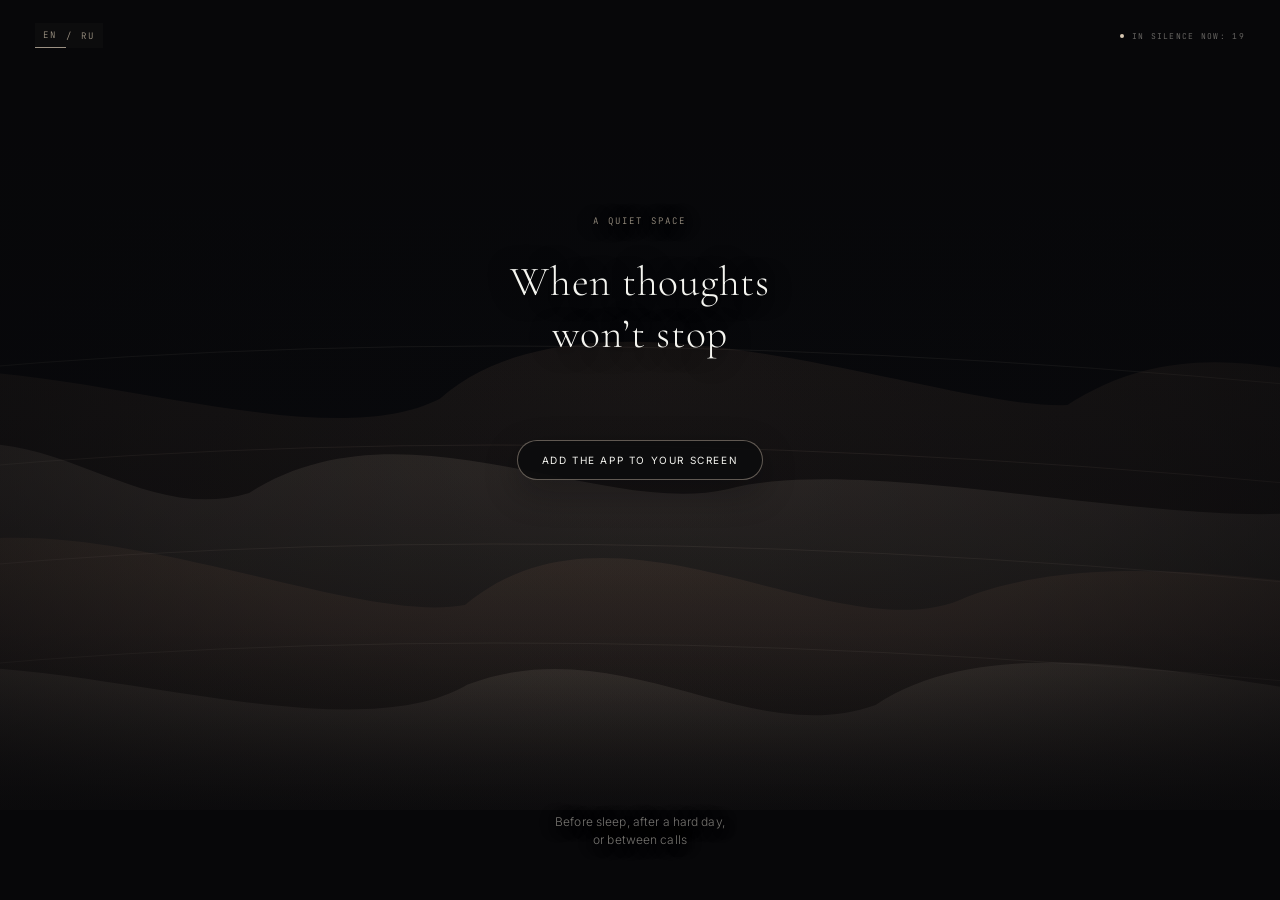
==== index.html @ 0d3ee2af "release: v139 live, ten vertical Pixabay scenes with forest-bound mist" ====
<!doctype html>
<html lang="en">
<head>
  <meta charset="utf-8">
  <meta name="description" content="Yoursanctuary — a quiet zero-UI space when thoughts won't stop. Three minutes of atmospheric visuals and pure sound before sleep. Тихое пространство без кнопок и шума, чтобы успокоить мысли.">
  <meta name="viewport" content="width=device-width, initial-scale=1, viewport-fit=cover, maximum-scale=1, user-scalable=no">
  <meta name="theme-color" content="#060607">
  <script>
    window.trackSanctuaryEvent = function (name, props) {
      try { window.umami && typeof window.umami.track === 'function' && window.umami.track(name, props || {}); } catch (_) {}
    };
    /* Analytics is attached only after the tab spinner has stopped: the
       external tracker must never hold the browser progress bar at ~70%. */
    (function () {
      window.addEventListener('load', function () {
        setTimeout(function () {
          try {
            var analytics = document.createElement('script');
            analytics.async = true;
            analytics.src = 'https://cloud.umami.is/script.js';
            analytics.setAttribute('data-website-id', '98b1238a-4891-4ea4-b7ea-2b054f78a98d');
            analytics.setAttribute('data-do-not-track', 'true');
            document.head.appendChild(analytics);
          } catch (_) {}
        }, 3000);
      }, { once: true });
    })();
  </script>
  <meta name="color-scheme" content="dark">
  <meta name="mobile-web-app-capable" content="yes">
  <meta name="apple-mobile-web-app-capable" content="yes">
  <meta name="apple-mobile-web-app-status-bar-style" content="black-translucent">
  <meta name="apple-mobile-web-app-title" content="Yoursanctuary">
  <meta name="application-name" content="Yoursanctuary">
  <title>Yoursanctuary — Quiet Space for Sleep & Calm | Тихое пространство перед сном</title>
  <link rel="canonical" href="https://yoursanctuary.ru">
  <meta property="og:site_name" content="Yoursanctuary">
  <meta property="og:title" content="Yoursanctuary — Quiet Space for Sleep & Calm | Тихое пространство перед сном">
  <meta property="og:description" content="An interactive quiet space to calm overthinking, relieve stress and anxiety before sleep. Ambient nature visuals, soundscapes, no ads or feeds.">
  <meta property="og:type" content="website">
  <meta property="og:url" content="https://yoursanctuary.ru">
  <meta property="og:image" content="https://yoursanctuary.ru/og-preview.png?v=139">
  <meta name="twitter:card" content="summary_large_image">
  <meta name="twitter:title" content="Yoursanctuary — Quiet Space for Sleep & Calm | Тихое пространство перед сном">
  <meta name="twitter:description" content="An interactive quiet space to calm overthinking, relieve stress and anxiety before sleep. Ambient nature visuals, soundscapes, no ads or feeds.">
  <meta name="twitter:image" content="https://yoursanctuary.ru/og-preview.png?v=139">
  <script type="application/ld+json">{"@context":"https://schema.org","@type":"WebApplication","name":"Yoursanctuary","url":"https://yoursanctuary.ru","applicationCategory":"HealthApplication","description":"An interactive zero-UI quiet space with ambient visuals and soundscapes to calm overthinking, relieve stress, and slow down before sleep."}</script>
  <link rel="apple-touch-icon" sizes="180x180" href="/apple-touch-icon.png?v=139">
  <link rel="icon" type="image/png" sizes="192x192" href="/icon-192.png?v=139">
  <link rel="icon" href="/favicon.ico?v=139">
  <link rel="manifest" href="manifest.json">
  <link rel="preconnect" href="https://s3.twcstorage.ru" crossorigin>
  <link rel="dns-prefetch" href="https://s3.twcstorage.ru">
  <link rel="stylesheet" href="style.css?v=139">
</head>
<body>
  <script>window.SANCTUARY_MAINTENANCE = false; if (window.SANCTUARY_MAINTENANCE) document.documentElement.dataset.maintenance = 'true';</script>
<main class="stage" id="stage">
    <section class="slide is-active" data-tag="Shadow">
      <div class="media" aria-hidden="true"></div>
      <span class="tag">01 / BEGINNING</span>
    </section>
    <section class="slide" data-tag="Trickster">
      <div class="media" aria-hidden="true"></div>
      <span class="tag">02 / DEPTH</span>
    </section>
    <section class="slide" data-tag="Abyss">
      <div class="media" aria-hidden="true"></div>
      <span class="tag">02 / DEPTH</span>
    </section>
    <section class="slide" data-tag="Calm">
      <div class="media" aria-hidden="true"></div>
      <span class="tag">03 / SILENCE</span>
    </section>
    <section class="slide" data-tag="Path">
      <div class="media" aria-hidden="true"></div>
      <span class="tag">04 / EXIT</span>
    </section>
    <div class="video-slots" aria-hidden="true">
      <video id="playerCurrent" class="player-video" muted playsinline webkit-playsinline disablepictureinpicture preload="auto" aria-hidden="true"></video>
      <video id="playerNext" class="player-video" muted playsinline webkit-playsinline disablepictureinpicture preload="auto" aria-hidden="true"></video>
    </div>
    <div class="dream-atmosphere" aria-hidden="true"></div>
    <canvas id="story-mist-canvas" class="story-mist-canvas" hidden></canvas>
    <div class="session-progress" aria-hidden="true">
      <span class="session-progress-fill" id="session-progress-fill"></span>
    </div>
    <div class="cycle-whisper" id="cycle-whisper" aria-live="polite" aria-hidden="true">
      <span class="cycle-whisper-kicker" id="cycle-whisper-kicker"></span>
      <span class="cycle-whisper-rule" aria-hidden="true"></span>
      <span class="cycle-whisper-text" id="cycle-whisper-text"></span>
      <span class="cycle-whisper-rule" aria-hidden="true"></span>
    </div>
    <div class="bottom-hud" id="bottomHud">
      <div class="caption" id="caption" aria-live="polite" aria-hidden="true">
        <span class="caption-kicker" id="captionKicker"></span>
        <span class="caption-body caption-line" id="captionBody"></span>
      </div>
      <button class="like-btn" id="likeBtn" type="button" aria-label="Like this frame" aria-pressed="false">
        <svg viewBox="0 0 24 24" aria-hidden="true" focusable="false">
          <path d="M12 20.2c-.3 0-.6-.1-.8-.3C7.4 16.7 3 13 3 8.6 3 6 5 4 7.5 4c1.6 0 3.1.8 4.5 2.4C13.4 4.8 14.9 4 16.5 4 19 4 21 6 21 8.6c0 4.4-4.4 8.1-8.2 11.3-.2.2-.5.3-.8.3Z" fill="none" stroke="currentColor" stroke-width="1.15"/>
        </svg>
      </button>
      <div class="double-tap-heart" id="doubleTapHeart" aria-hidden="true">
        <svg viewBox="0 0 24 24" focusable="false"><path d="M12 20.2c-.3 0-.6-.1-.8-.3C7.4 16.7 3 13 3 8.6 3 6 5 4 7.5 4c1.6 0 3.1.8 4.5 2.4C13.4 4.8 14.9 4 16.5 4 19 4 21 6 21 8.6c0 4.4-4.4 8.1-8.2 11.3-.2.2-.5.3-.8.3Z"/></svg>
      </div>
    </div>
</main>

  <div class="entry" id="entry" role="dialog" aria-label="Entrance to the sanctuary">
    <canvas class="entry-abstract" id="entry-abstract-canvas" aria-hidden="true"></canvas>
    <div class="entry-abstract-shade" aria-hidden="true"></div>
    <div class="entry-topbar">
      <div class="lang-switch" id="lang-switch" role="group" aria-label="Language">
      <button class="lang-switch-btn is-active" type="button" data-lang="en" aria-pressed="true">EN</button>
      <span class="lang-switch-sep" aria-hidden="true">/</span>
      <button class="lang-switch-btn" type="button" data-lang="ru" aria-pressed="false">RU</button>
    </div>
      <div class="quiet-presence quiet-presence--top" id="entry-presence" aria-live="polite">
        <span class="presence-dot" aria-hidden="true"></span>
        <span class="presence-text" data-presence>IN SILENCE NOW: 0</span>
      </div>
    </div>
    <div class="entry-copy">
      <p class="entry-kicker">A QUIET SPACE</p>
      <h1 class="entry-title">When thoughts<br>won’t stop</h1>

    </div>
<div class="entry-lock" id="entry-lock" hidden aria-live="polite">
      <p class="entry-lock-kicker" id="entry-lock-kicker">THE DOOR IS CLOSED</p>
      <span class="entry-lock-rail" aria-hidden="true"><i id="entry-lock-light"></i></span>
      <p class="entry-lock-time" id="entry-lock-time">02:00:00</p>
      <p class="entry-lock-hint" id="entry-lock-hint">The silence is still here</p>
    </div>
    <div class="entry-gesture-guide" id="entry-gesture-guide" aria-hidden="true">
      <span class="guide-thread"><i></i></span>
      <span class="guide-line" id="guide-line-1">Swipe up to enter</span>

    </div>

    <div class="entry-install-offer" id="entry-install-offer">
      <button class="entry-install" id="install-btn" type="button">Install app</button>
      <p class="entry-install-hint" id="entry-install-hint" hidden></p>
    </div>
    <div class="entry-floor">
<p class="entry-sub entry-floor-sub">Before sleep, after a hard day,<br>or between calls</p>
    </div>
    <div class="entry-installed-note" id="entry-installed-note" hidden>
      <h2 class="installed-title">Sanctuary installed</h2>
      <p class="installed-sub">Close the browser and open it from your home screen</p>
    </div>


  </div>


  <section class="finale" id="finale" hidden aria-label="Final reflection">
    <video class="finale-session-video" id="finale-session-video" muted loop playsinline preload="metadata" disablepictureinpicture aria-hidden="true"></video>
    <div class="ambient-mesh ambient-mesh--finale" aria-hidden="true">
      <span class="ambient-orb ambient-orb--indigo"></span>
      <span class="ambient-orb ambient-orb--amber"></span>
      <span class="ambient-orb ambient-orb--smoke"></span>
    </div>
    <div class="finale-glow" aria-hidden="true"></div>
    <div class="finale-shell">
      <div class="finale-divider finale-divider--top" aria-hidden="true"></div>
      <p class="finale-reflection" id="finale-reflection" aria-live="polite">You lingered where the gaze usually slips past. The space remembered that response.</p>
      <p class="finale-door-note" id="finale-door-note">The door closes for two hours so the silence can settle</p>
      <div class="finale-time">
        <p class="finale-countdown" id="finale-countdown">02:00:00</p>
        <button class="finale-notify" id="notify-return" type="button">Notify me in 2 hours</button>
      </div>
      <div class="finale-divider finale-divider--bottom" aria-hidden="true"></div>
      <div class="finale-art-block">
        <p class="finale-art-note" id="finale-art-note">A unique painting from this session</p>
        <div class="finale-artifact" id="finale-artifact" hidden>
          <canvas id="session-artifact" width="1080" height="1350" aria-label="Your quiet artifact"></canvas>
        </div>
      </div>
      <button class="finale-gift" id="share-silence" type="button">Share</button>
      <div class="finale-divider finale-divider--last" aria-hidden="true"></div>
    </div>
  </section>

  <div class="art-lightbox" id="art-lightbox" hidden aria-modal="true" role="dialog" aria-label="Artwork">
    <button class="art-lightbox-close" id="art-lightbox-close" type="button" aria-label="Close">×</button>
    <img class="art-lightbox-image" id="art-lightbox-image" src="[data-uri]" alt="">
    <a class="art-lightbox-save" id="art-lightbox-save" download="sanctuary-artifact.png">Save artwork</a>
  </div>

  <script>
    window.__deferredInstallPrompt = null;
    window.addEventListener('beforeinstallprompt', function (event) {
      event.preventDefault();
      window.__deferredInstallPrompt = event;
    });
  </script>
  <script src="videos-data.js?v=139"></script>
  <script src="./player.js?v=139"></script>
  <script src="./stories.js?v=139"></script>
  <script src="app.js?v=139"></script>
</body>
</html>
---- style.css ----
@font-face{font-family:'Cormorant Garamond';font-style:italic;font-weight:300;font-display:swap;src:url(./fonts/cormorant-garamond-300-italic-0.woff2) format('woff2');unicode-range:U+0460-052F,U+1C80-1C8A,U+20B4,U+2DE0-2DFF,U+A640-A69F,U+FE2E-FE2F}@font-face{font-family:'Cormorant Garamond';font-style:italic;font-weight:300;font-display:swap;src:url(./fonts/cormorant-garamond-300-italic-1.woff2) format('woff2');unicode-range:U+0301,U+0400-045F,U+0490-0491,U+04B0-04B1,U+2116}@font-face{font-family:'Cormorant Garamond';font-style:italic;font-weight:300;font-display:swap;src:url(./fonts/cormorant-garamond-300-italic-2.woff2) format('woff2');unicode-range:U+0102-0103,U+0110-0111,U+0128-0129,U+0168-0169,U+01A0-01A1,U+01AF-01B0,U+0300-0301,U+0303-0304,U+0308-0309,U+0323,U+0329,U+1EA0-1EF9,U+20AB}@font-face{font-family:'Cormorant Garamond';font-style:italic;font-weight:300;font-display:swap;src:url(./fonts/cormorant-garamond-300-italic-3.woff2) format('woff2');unicode-range:U+0100-02BA,U+02BD-02C5,U+02C7-02CC,U+02CE-02D7,U+02DD-02FF,U+0304,U+0308,U+0329,U+1D00-1DBF,U+1E00-1E9F,U+1EF2-1EFF,U+2020,U+20A0-20AB,U+20AD-20C4,U+2113,U+2C60-2C7F,U+A720-A7FF}@font-face{font-family:'Cormorant Garamond';font-style:italic;font-weight:300;font-display:swap;src:url(./fonts/cormorant-garamond-300-italic-4.woff2) format('woff2');unicode-range:U+0000-00FF,U+0131,U+0152-0153,U+02BB-02BC,U+02C6,U+02DA,U+02DC,U+0304,U+0308,U+0329,U+2000-206F,U+20AC,U+2122,U+2191,U+2193,U+2212,U+2215,U+FEFF,U+FFFD}@font-face{font-family:'Cormorant Garamond';font-style:normal;font-weight:300;font-display:swap;src:url(./fonts/cormorant-garamond-300-normal-5.woff2) format('woff2');unicode-range:U+0460-052F,U+1C80-1C8A,U+20B4,U+2DE0-2DFF,U+A640-A69F,U+FE2E-FE2F}@font-face{font-family:'Cormorant Garamond';font-style:normal;font-weight:300;font-display:swap;src:url(./fonts/cormorant-garamond-300-normal-6.woff2) format('woff2');unicode-range:U+0301,U+0400-045F,U+0490-0491,U+04B0-04B1,U+2116}@font-face{font-family:'Cormorant Garamond';font-style:normal;font-weight:300;font-display:swap;src:url(./fonts/cormorant-garamond-300-normal-7.woff2) format('woff2');unicode-range:U+0102-0103,U+0110-0111,U+0128-0129,U+0168-0169,U+01A0-01A1,U+01AF-01B0,U+0300-0301,U+0303-0304,U+0308-0309,U+0323,U+0329,U+1EA0-1EF9,U+20AB}@font-face{font-family:'Cormorant Garamond';font-style:normal;font-weight:300;font-display:swap;src:url(./fonts/cormorant-garamond-300-normal-8.woff2) format('woff2');unicode-range:U+0100-02BA,U+02BD-02C5,U+02C7-02CC,U+02CE-02D7,U+02DD-02FF,U+0304,U+0308,U+0329,U+1D00-1DBF,U+1E00-1E9F,U+1EF2-1EFF,U+2020,U+20A0-20AB,U+20AD-20C4,U+2113,U+2C60-2C7F,U+A720-A7FF}@font-face{font-family:'Cormorant Garamond';font-style:normal;font-weight:300;font-display:swap;src:url(./fonts/cormorant-garamond-300-normal-9.woff2) format('woff2');unicode-range:U+0000-00FF,U+0131,U+0152-0153,U+02BB-02BC,U+02C6,U+02DA,U+02DC,U+0304,U+0308,U+0329,U+2000-206F,U+20AC,U+2122,U+2191,U+2193,U+2212,U+2215,U+FEFF,U+FFFD}@font-face{font-family:'Cormorant Garamond';font-style:normal;font-weight:400;font-display:swap;src:url(./fonts/cormorant-garamond-400-normal-10.woff2) format('woff2');unicode-range:U+0460-052F,U+1C80-1C8A,U+20B4,U+2DE0-2DFF,U+A640-A69F,U+FE2E-FE2F}@font-face{font-family:'Cormorant Garamond';font-style:normal;font-weight:400;font-display:swap;src:url(./fonts/cormorant-garamond-400-normal-11.woff2) format('woff2');unicode-range:U+0301,U+0400-045F,U+0490-0491,U+04B0-04B1,U+2116}@font-face{font-family:'Cormorant Garamond';font-style:normal;font-weight:400;font-display:swap;src:url(./fonts/cormorant-garamond-400-normal-12.woff2) format('woff2');unicode-range:U+0102-0103,U+0110-0111,U+0128-0129,U+0168-0169,U+01A0-01A1,U+01AF-01B0,U+0300-0301,U+0303-0304,U+0308-0309,U+0323,U+0329,U+1EA0-1EF9,U+20AB}@font-face{font-family:'Cormorant Garamond';font-style:normal;font-weight:400;font-display:swap;src:url(./fonts/cormorant-garamond-400-normal-13.woff2) format('woff2');unicode-range:U+0100-02BA,U+02BD-02C5,U+02C7-02CC,U+02CE-02D7,U+02DD-02FF,U+0304,U+0308,U+0329,U+1D00-1DBF,U+1E00-1E9F,U+1EF2-1EFF,U+2020,U+20A0-20AB,U+20AD-20C4,U+2113,U+2C60-2C7F,U+A720-A7FF}@font-face{font-family:'Cormorant Garamond';font-style:normal;font-weight:400;font-display:swap;src:url(./fonts/cormorant-garamond-400-normal-14.woff2) format('woff2');unicode-range:U+0000-00FF,U+0131,U+0152-0153,U+02BB-02BC,U+02C6,U+02DA,U+02DC,U+0304,U+0308,U+0329,U+2000-206F,U+20AC,U+2122,U+2191,U+2193,U+2212,U+2215,U+FEFF,U+FFFD}@font-face{font-family:'Inter';font-style:normal;font-weight:300;font-display:swap;src:url(./fonts/inter-300-normal-15.woff2) format('woff2');unicode-range:U+0460-052F,U+1C80-1C8A,U+20B4,U+2DE0-2DFF,U+A640-A69F,U+FE2E-FE2F}@font-face{font-family:'Inter';font-style:normal;font-weight:300;font-display:swap;src:url(./fonts/inter-300-normal-16.woff2) format('woff2');unicode-range:U+0301,U+0400-045F,U+0490-0491,U+04B0-04B1,U+2116}@font-face{font-family:'Inter';font-style:normal;font-weight:300;font-display:swap;src:url(./fonts/inter-300-normal-17.woff2) format('woff2');unicode-range:U+1F00-1FFF}@font-face{font-family:'Inter';font-style:normal;font-weight:300;font-display:swap;src:url(./fonts/inter-300-normal-18.woff2) format('woff2');unicode-range:U+0370-0377,U+037A-037F,U+0384-038A,U+038C,U+038E-03A1,U+03A3-03FF}@font-face{font-family:'Inter';font-style:normal;font-weight:300;font-display:swap;src:url(./fonts/inter-300-normal-19.woff2) format('woff2');unicode-range:U+0102-0103,U+0110-0111,U+0128-0129,U+0168-0169,U+01A0-01A1,U+01AF-01B0,U+0300-0301,U+0303-0304,U+0308-0309,U+0323,U+0329,U+1EA0-1EF9,U+20AB}@font-face{font-family:'Inter';font-style:normal;font-weight:300;font-display:swap;src:url(./fonts/inter-300-normal-20.woff2) format('woff2');unicode-range:U+0100-02BA,U+02BD-02C5,U+02C7-02CC,U+02CE-02D7,U+02DD-02FF,U+0304,U+0308,U+0329,U+1D00-1DBF,U+1E00-1E9F,U+1EF2-1EFF,U+2020,U+20A0-20AB,U+20AD-20C4,U+2113,U+2C60-2C7F,U+A720-A7FF}@font-face{font-family:'Inter';font-style:normal;font-weight:300;font-display:swap;src:url(./fonts/inter-300-normal-21.woff2) format('woff2');unicode-range:U+0000-00FF,U+0131,U+0152-0153,U+02BB-02BC,U+02C6,U+02DA,U+02DC,U+0304,U+0308,U+0329,U+2000-206F,U+20AC,U+2122,U+2191,U+2193,U+2212,U+2215,U+FEFF,U+FFFD}@font-face{font-family:'Inter';font-style:normal;font-weight:400;font-display:swap;src:url(./fonts/inter-400-normal-22.woff2) format('woff2');unicode-range:U+0460-052F,U+1C80-1C8A,U+20B4,U+2DE0-2DFF,U+A640-A69F,U+FE2E-FE2F}@font-face{font-family:'Inter';font-style:normal;font-weight:400;font-display:swap;src:url(./fonts/inter-400-normal-23.woff2) format('woff2');unicode-range:U+0301,U+0400-045F,U+0490-0491,U+04B0-04B1,U+2116}@font-face{font-family:'Inter';font-style:normal;font-weight:400;font-display:swap;src:url(./fonts/inter-400-normal-24.woff2) format('woff2');unicode-range:U+1F00-1FFF}@font-face{font-family:'Inter';font-style:normal;font-weight:400;font-display:swap;src:url(./fonts/inter-400-normal-25.woff2) format('woff2');unicode-range:U+0370-0377,U+037A-037F,U+0384-038A,U+038C,U+038E-03A1,U+03A3-03FF}@font-face{font-family:'Inter';font-style:normal;font-weight:400;font-display:swap;src:url(./fonts/inter-400-normal-26.woff2) format('woff2');unicode-range:U+0102-0103,U+0110-0111,U+0128-0129,U+0168-0169,U+01A0-01A1,U+01AF-01B0,U+0300-0301,U+0303-0304,U+0308-0309,U+0323,U+0329,U+1EA0-1EF9,U+20AB}@font-face{font-family:'Inter';font-style:normal;font-weight:400;font-display:swap;src:url(./fonts/inter-400-normal-27.woff2) format('woff2');unicode-range:U+0100-02BA,U+02BD-02C5,U+02C7-02CC,U+02CE-02D7,U+02DD-02FF,U+0304,U+0308,U+0329,U+1D00-1DBF,U+1E00-1E9F,U+1EF2-1EFF,U+2020,U+20A0-20AB,U+20AD-20C4,U+2113,U+2C60-2C7F,U+A720-A7FF}@font-face{font-family:'Inter';font-style:normal;font-weight:400;font-display:swap;src:url(./fonts/inter-400-normal-28.woff2) format('woff2');unicode-range:U+0000-00FF,U+0131,U+0152-0153,U+02BB-02BC,U+02C6,U+02DA,U+02DC,U+0304,U+0308,U+0329,U+2000-206F,U+20AC,U+2122,U+2191,U+2193,U+2212,U+2215,U+FEFF,U+FFFD}@font-face{font-family:'JetBrains Mono';font-style:normal;font-weight:300;font-display:swap;src:url(./fonts/jetbrains-mono-300-normal-29.woff2) format('woff2');unicode-range:U+0460-052F,U+1C80-1C8A,U+20B4,U+2DE0-2DFF,U+A640-A69F,U+FE2E-FE2F}@font-face{font-family:'JetBrains Mono';font-style:normal;font-weight:300;font-display:swap;src:url(./fonts/jetbrains-mono-300-normal-30.woff2) format('woff2');unicode-range:U+0301,U+0400-045F,U+0490-0491,U+04B0-04B1,U+2116}@font-face{font-family:'JetBrains Mono';font-style:normal;font-weight:300;font-display:swap;src:url(./fonts/jetbrains-mono-300-normal-31.woff2) format('woff2');unicode-range:U+0370-0377,U+037A-037F,U+0384-038A,U+038C,U+038E-03A1,U+03A3-03FF}@font-face{font-family:'JetBrains Mono';font-style:normal;font-weight:300;font-display:swap;src:url(./fonts/jetbrains-mono-300-normal-32.woff2) format('woff2');unicode-range:U+0102-0103,U+0110-0111,U+0128-0129,U+0168-0169,U+01A0-01A1,U+01AF-01B0,U+0300-0301,U+0303-0304,U+0308-0309,U+0323,U+0329,U+1EA0-1EF9,U+20AB}@font-face{font-family:'JetBrains Mono';font-style:normal;font-weight:300;font-display:swap;src:url(./fonts/jetbrains-mono-300-normal-33.woff2) format('woff2');unicode-range:U+0100-02BA,U+02BD-02C5,U+02C7-02CC,U+02CE-02D7,U+02DD-02FF,U+0304,U+0308,U+0329,U+1D00-1DBF,U+1E00-1E9F,U+1EF2-1EFF,U+2020,U+20A0-20AB,U+20AD-20C4,U+2113,U+2C60-2C7F,U+A720-A7FF}@font-face{font-family:'JetBrains Mono';font-style:normal;font-weight:300;font-display:swap;src:url(./fonts/jetbrains-mono-300-normal-34.woff2) format('woff2');unicode-range:U+0000-00FF,U+0131,U+0152-0153,U+02BB-02BC,U+02C6,U+02DA,U+02DC,U+0304,U+0308,U+0329,U+2000-206F,U+20AC,U+2122,U+2191,U+2193,U+2212,U+2215,U+FEFF,U+FFFD}@font-face{font-family:'JetBrains Mono';font-style:normal;font-weight:400;font-display:swap;src:url(./fonts/jetbrains-mono-400-normal-35.woff2) format('woff2');unicode-range:U+0460-052F,U+1C80-1C8A,U+20B4,U+2DE0-2DFF,U+A640-A69F,U+FE2E-FE2F}@font-face{font-family:'JetBrains Mono';font-style:normal;font-weight:400;font-display:swap;src:url(./fonts/jetbrains-mono-400-normal-36.woff2) format('woff2');unicode-range:U+0301,U+0400-045F,U+0490-0491,U+04B0-04B1,U+2116}@font-face{font-family:'JetBrains Mono';font-style:normal;font-weight:400;font-display:swap;src:url(./fonts/jetbrains-mono-400-normal-37.woff2) format('woff2');unicode-range:U+0370-0377,U+037A-037F,U+0384-038A,U+038C,U+038E-03A1,U+03A3-03FF}@font-face{font-family:'JetBrains Mono';font-style:normal;font-weight:400;font-display:swap;src:url(./fonts/jetbrains-mono-400-normal-38.woff2) format('woff2');unicode-range:U+0102-0103,U+0110-0111,U+0128-0129,U+0168-0169,U+01A0-01A1,U+01AF-01B0,U+0300-0301,U+0303-0304,U+0308-0309,U+0323,U+0329,U+1EA0-1EF9,U+20AB}@font-face{font-family:'JetBrains Mono';font-style:normal;font-weight:400;font-display:swap;src:url(./fonts/jetbrains-mono-400-normal-39.woff2) format('woff2');unicode-range:U+0100-02BA,U+02BD-02C5,U+02C7-02CC,U+02CE-02D7,U+02DD-02FF,U+0304,U+0308,U+0329,U+1D00-1DBF,U+1E00-1E9F,U+1EF2-1EFF,U+2020,U+20A0-20AB,U+20AD-20C4,U+2113,U+2C60-2C7F,U+A720-A7FF}@font-face{font-family:'JetBrains Mono';font-style:normal;font-weight:400;font-display:swap;src:url(./fonts/jetbrains-mono-400-normal-40.woff2) format('woff2');unicode-range:U+0000-00FF,U+0131,U+0152-0153,U+02BB-02BC,U+02C6,U+02DA,U+02DC,U+0304,U+0308,U+0329,U+2000-206F,U+20AC,U+2122,U+2191,U+2193,U+2212,U+2215,U+FEFF,U+FFFD}:root{--fade-duration:1400ms;--organic:cubic-bezier(0.22,1,0.36,1);--void:#060607;--silk:rgba(234,229,220,0.90);--silk-dim:rgba(234,229,220,0.50);--silk-muted:rgba(234,229,220,0.28);--champagne:rgba(214,199,178,0.72);--hairline-lux:rgba(234,229,220,0.13);--velvet-glass:rgba(12,12,14,0.48);--mist-light:var(--silk);--mist-dim:var(--silk-dim);--mist-whisper:var(--silk-muted);--smoke-glass:var(--velvet-glass);--smoke-border:var(--hairline-lux);--pearl:var(--silk);--pearl-dim:var(--silk-dim);--hairline:var(--hairline-lux);--serif:'Cormorant Garamond',Georgia,serif;--sans:'Inter',-apple-system,BlinkMacSystemFont,sans-serif;--mono:'JetBrains Mono',ui-monospace,monospace;color-scheme:dark}*{box-sizing:border-box}html, body{height:100%;margin:0;padding:0;overflow:hidden;background:var(--void)}html{-webkit-text-size-adjust:100%}body{position:fixed;inset:0;overflow:hidden;overscroll-behavior:none;touch-action:none;user-select:none;-webkit-user-select:none;-webkit-tap-highlight-color:transparent;-webkit-touch-callout:none;color:var(--pearl);word-break:normal;overflow-wrap:break-word;hyphens:none}.stage{position:fixed;inset:0;margin:auto;width:min(100vw,calc(100dvh * 9 / 16));height:100dvh;overflow:hidden;background:var(--void);isolation:isolate;touch-action:none;cursor:grab}.stage:active{cursor:grabbing}.stage>*{pointer-events:none}.session-progress{position:absolute;top:max(0px,env(safe-area-inset-top));left:0;right:0;z-index:14;height:2px;background:rgba(7,7,9,0.35)}.session-progress-fill{display:block;width:0;height:1px;background:rgba(234,229,220,0.7);box-shadow:none;transition:width 1s var(--organic)}.entry{position:fixed;inset:0;z-index:30;display:flex;flex-direction:column;align-items:center;justify-content:center;width:100vw;height:100dvh;padding:max(20px,env(safe-area-inset-top)) 8vw max(24px,env(safe-area-inset-bottom));background:radial-gradient(ellipse 70% 45% at 50% 44%,rgba(244,240,234,0.055),transparent 72%),var(--void);opacity:1;cursor:pointer;touch-action:none;transition:opacity 1s var(--organic)}.entry.is-open{opacity:0;pointer-events:none}.entry[hidden]{display:none}.entry-copy{position:relative;z-index:2;width:min(86vw,380px);max-width:86vw;text-align:center;overflow-wrap:break-word;animation:entry-copy-in 2.2s var(--organic) 0.25s both}.entry-kicker{margin:0 0 clamp(1.3rem,4vh,2.2rem);color:rgba(244,240,234,0.4);font-family:var(--mono);font-size:10px;font-weight:300;line-height:1.5;letter-spacing:0.16em;text-transform:uppercase}.entry-title{margin:0;color:rgba(248,246,242,0.94);font-family:var(--serif);font-weight:300;font-size:clamp(2rem,8.2vw,3.4rem);line-height:1.18;letter-spacing:0.015em;text-wrap:balance;text-shadow:0 2px 26px rgba(7,7,9,0.9)}.entry-sub{margin:clamp(1.3rem,3.5vh,2rem) auto 0;max-width:100%;color:rgba(248,246,242,0.94);font-family:var(--sans);font-weight:300;font-size:clamp(0.78rem,3.2vw,0.94rem);line-height:1.55;letter-spacing:0.012em;text-wrap:pretty;text-shadow:0 1px 16px rgba(7,7,9,0.8)}.ambient-mesh{position:absolute;inset:0;z-index:0;overflow:hidden;pointer-events:none}.ambient-mesh--finale{position:fixed;z-index:1}.ambient-orb{position:absolute;display:block;border-radius:50%;mix-blend-mode:screen;opacity:0.46;pointer-events:none;}.ambient-orb--indigo{width:min(105vw,760px);aspect-ratio:1;left:-24%;top:-18%;background:radial-gradient(circle,rgba(236,234,230,0.045) 0%,transparent 70%);animation:ambient-drift-indigo 28s var(--organic) infinite alternate}.ambient-orb--amber{width:min(92vw,640px);aspect-ratio:1;right:-26%;bottom:-16%;background:radial-gradient(circle,rgba(236,234,230,0.04) 0%,transparent 70%);animation:ambient-drift-amber 34s var(--organic) -6s infinite alternate}.ambient-orb--smoke{width:min(74vw,500px);aspect-ratio:1;left:18%;bottom:-28%;background:radial-gradient(circle,rgba(236,234,230,0.03) 0%,transparent 70%);opacity:0.34;animation:ambient-drift-smoke 39s var(--organic) -12s infinite alternate}.ambient-mesh--finale .ambient-orb--indigo{left:-30%;top:-22%;opacity:0.4}.ambient-mesh--finale .ambient-orb--amber{right:-30%;bottom:-22%;opacity:0.44}@keyframes ambient-drift-indigo{0%{transform:translate3d(-2%,-1%,0) scale(0.92);opacity:0.28}52%{transform:translate3d(7%,5%,0) scale(1.07);opacity:0.5}100%{transform:translate3d(12%,-3%,0) scale(1.02);opacity:0.36}}@keyframes ambient-drift-amber{0%{transform:translate3d(2%,2%,0) scale(1.04);opacity:0.24}48%{transform:translate3d(-8%,-5%,0) scale(0.94);opacity:0.44}100%{transform:translate3d(-3%,7%,0) scale(1.08);opacity:0.3}}@keyframes ambient-drift-smoke{0%{transform:translate3d(-4%,3%,0) scale(0.96);opacity:0.2}50%{transform:translate3d(9%,-6%,0) scale(1.09);opacity:0.36}100%{transform:translate3d(2%,8%,0) scale(1.02);opacity:0.26}}.finale-session-video{position:fixed;inset:0;z-index:0;width:100%;height:100%;object-fit:cover;opacity:0.22;pointer-events:none}@keyframes install-spring{0%{opacity:0;transform:translate(-50%,115%) scale(0.9)}62%{opacity:1;transform:translate(-50%,-3%) scale(1.012)}100%{opacity:1;transform:translate(-50%,0) scale(1)}}@keyframes entry-copy-in{from{opacity:0;transform:translateY(14px);}to{opacity:1;transform:translateY(0);}}@keyframes swipe-hint-breathe{0%, 100%{opacity:0.35;transform:translateY(0)}50%{opacity:0.85;transform:translateY(-5px)}}@media (prefers-reduced-motion:reduce){.ambient-orb{animation:none}.entry-copy{animation-duration:0.6s}}.slide{position:absolute;inset:0;z-index:1;opacity:0;overflow:hidden;background-color:#070709;background-repeat:no-repeat;background-size:cover;transition:opacity var(--fade-duration) var(--organic);pointer-events:none}.slide.is-active{z-index:2;opacity:1}.media{position:absolute;inset:0;z-index:1;overflow:hidden;pointer-events:none}.clip{position:absolute;inset:0;width:100%;height:100%;object-fit:cover;background:#070709;opacity:0;transition:opacity 900ms var(--organic);pointer-events:none}.caption{position:absolute;left:50%;bottom:calc(22% + env(safe-area-inset-bottom));z-index:4;box-sizing:border-box;width:min(86vw,380px);max-width:86vw;margin:0;color:rgba(244,240,234,0.9);font-family:var(--serif);font-size:clamp(15px,4.1vw,18px);font-weight:300;line-height:1.55;letter-spacing:0.03em;text-align:center;text-wrap:pretty;word-break:normal;overflow-wrap:break-word;hyphens:none;opacity:0;transform:translateX(-50%) translateY(10px) scale(0.985);transition:opacity 1.1s var(--organic),transform 1.1s var(--organic);pointer-events:none;text-shadow:0 2px 18px rgba(7,7,9,0.95);}.caption.is-visible{opacity:1;transform:translateX(-50%) translateY(0) scale(1);}.stage.is-held .caption.is-visible{transform:translateX(-50%) translateY(0) scale(1.04)}.caption-line{display:block}.caption-line:empty{display:none}@media (min-aspect-ratio:9/16){.caption{width:min(86vw,380px);max-width:86vw}}.clip.is-current.is-ready{opacity:1}.tag{position:absolute;width:1px;height:1px;margin:-1px;padding:0;border:0;overflow:hidden;clip:rect(0 0 0 0);clip-path:inset(50%);white-space:nowrap}.slide[data-tag]{background-image:radial-gradient(90% 60% at 30% 12%,rgba(236,234,230,0.045) 0%,rgba(18,18,20,0.35) 48%,rgba(7,7,9,0) 78%),radial-gradient(120% 100% at 50% 100%,rgba(7,7,9,0.38) 0%,rgba(7,7,9,0) 65%),linear-gradient(180deg,#09090b 0%,#050507 58%,#070709 100%)}@media (prefers-reduced-motion:reduce){.slide{transition:opacity var(--fade-duration) var(--organic);}}.finale{position:fixed;inset:0;z-index:40;display:flex;align-items:center;justify-content:center;width:100vw;height:100dvh;padding:max(20px,env(safe-area-inset-top)) 6vw max(24px,env(safe-area-inset-bottom));overflow-y:auto;overscroll-behavior:contain;touch-action:pan-y;background:radial-gradient(ellipse 70% 55% at 50% 38%,rgba(244,240,234,0.055),transparent 68%),rgba(5,5,7,0.62);opacity:0;transition:opacity 1.1s var(--organic)}.finale[hidden]{display:none}.finale.is-visible{opacity:1}.finale-glow{position:fixed;z-index:1;width:min(92vw,520px);aspect-ratio:1;border-radius:50%;background:radial-gradient(circle,rgba(244,240,234,0.08),transparent 68%);opacity:0.6;pointer-events:none;animation:finale-breathe 11s var(--organic) infinite alternate}@keyframes finale-breathe{from{transform:scale(0.9);opacity:0.32}to{transform:scale(1.12);opacity:0.62}}.finale-shell{position:relative;z-index:3;width:min(86vw,380px);margin:auto;padding:clamp(1.5rem,5vw,2.5rem);border:none;background:transparent;box-shadow:none;transform:translateY(12px);opacity:0;transition:transform 1.2s var(--organic),opacity 1.2s var(--organic)}.finale.is-visible .finale-shell{transform:translateY(0);opacity:1}@keyframes finale-pulse{0%, 100%{opacity:0.35}50%{opacity:0.8}}.finale-shell{width:min(88vw,430px);text-align:left}.cycle-whisper{position:absolute;top:42%;left:50%;z-index:8;width:min(84vw,390px);margin:0;transform:translate(-50%,-50%);color:rgba(248,246,242,0.94);font-family:var(--serif);font-size:clamp(17px,4.6vw,21px);font-weight:300;line-height:1.4;letter-spacing:0.01em;text-align:center;text-wrap:balance;text-shadow:0 2px 22px rgba(7,7,9,0.95);opacity:0;transition:opacity 1.2s var(--organic);pointer-events:none}.cycle-whisper.is-visible{opacity:0.96;}@media (prefers-reduced-motion:reduce){.cycle-whisper{transition-duration:0.01ms}}html, body, .stage{background:var(--void)}.ambient-orb, .ambient-orb--indigo, .ambient-orb--amber, .ambient-orb--smoke{background:radial-gradient(circle,rgba(236,234,230,0.045) 0%,transparent 70%);opacity:0.45}.entry{background:radial-gradient(ellipse 66% 46% at 50% 42%,rgba(236,234,230,0.035),transparent 70%),var(--void)}.entry-copy, .lang-switch{position:relative;z-index:2}.entry-kicker, .entry-sub{color:var(--mist-dim);text-shadow:0 2px 18px rgba(7,7,9,0.9)}.entry-title{color:var(--mist-light);font-family:var(--sans);font-weight:300;letter-spacing:-0.02em;background:none;-webkit-background-clip:initial;background-clip:initial;-webkit-text-fill-color:currentColor;text-shadow:0 2px 24px rgba(7,7,9,0.9)}.lang-switch{border:1px solid var(--smoke-border);background:rgba(10,10,12,.86);box-shadow:none}.lang-switch-btn{color:var(--mist-dim)}.lang-switch-btn.is-active{background:rgba(236,234,230,0.08);box-shadow:none;color:var(--mist-light)}.session-progress{background:rgba(236,234,230,0.045)}.session-progress-fill{height:1px;border-radius:0;background:rgba(236,234,230,0.34);box-shadow:none}.caption, .caption-line, .cycle-whisper{color:rgba(236,234,230,0.84);font-family:var(--sans);font-weight:300;letter-spacing:0.01em;text-shadow:0 2px 22px rgba(7,7,9,0.95)}.cycle-whisper{font-size:clamp(17px,4.6vw,21px)}.finale{background:radial-gradient(ellipse 68% 58% at 50% 38%,rgba(236,234,230,0.035),transparent 68%),rgba(5,5,7,0.92)}.finale-glow{background:radial-gradient(circle,rgba(236,234,230,0.045) 0%,transparent 70%);opacity:0.6}.finale-shell{background:transparent;border:none;box-shadow:none;color:var(--mist-light)}.finale-countdown{color:var(--mist-light);font-family:var(--mono);font-weight:300;text-shadow:0 2px 20px rgba(7,7,9,0.9)}html, body, .stage{background:var(--void)}.ambient-orb, .ambient-orb--indigo, .ambient-orb--amber, .ambient-orb--smoke{background:radial-gradient(circle,rgba(214,199,178,0.045) 0%,transparent 72%);opacity:0.5}.entry{display:flex;flex-direction:column;justify-content:space-between;align-items:center;gap:1.25rem;height:100dvh;padding:max(48px,calc(env(safe-area-inset-top) + 28px)) 32px max(36px,calc(env(safe-area-inset-bottom) + 22px));overflow-y:auto;background:radial-gradient(ellipse 62% 42% at 50% 42%,rgba(214,199,178,0.035),transparent 72%),var(--void)}.entry-copy, .lang-switch{position:relative;z-index:2}.lang-switch{flex:0 0 auto;display:flex;align-items:center;gap:0;padding:0;border:none;border-radius:0;background:rgba(10,10,12,.86);box-shadow:none}.lang-switch-btn{padding:6px 8px;border:none;border-radius:0;background:transparent;box-shadow:none;color:rgba(234,229,220,0.30);font-family:var(--mono);font-size:10px;font-weight:300;letter-spacing:0.22em}.lang-switch-btn.is-active{color:var(--silk);background:transparent;box-shadow:none;border-bottom:0.5px solid var(--champagne)}.lang-switch-sep{color:rgba(234,229,220,0.16);font-family:var(--mono);font-size:9px}.entry-copy{width:min(86vw,380px);margin:auto 0;text-align:center}.entry-kicker{margin:0 0 1.8rem;color:var(--champagne);font-family:var(--mono);font-size:9px;font-weight:300;line-height:1.5;letter-spacing:0.28em;text-transform:uppercase}.entry-title{margin:0;color:var(--silk);font-family:var(--serif);font-weight:300;font-size:clamp(1.85rem,7.2vw,2.6rem);line-height:1.24;letter-spacing:0.015em;text-wrap:balance;text-shadow:0 2px 24px rgba(7,7,9,0.9);background:none;-webkit-background-clip:initial;background-clip:initial;-webkit-text-fill-color:currentColor}.entry-sub{margin:1.6rem auto 0;color:var(--silk-dim);font-family:var(--sans);font-size:13px;font-weight:300;line-height:1.7;letter-spacing:0.01em;text-shadow:0 1px 16px rgba(7,7,9,0.8)}.session-progress{height:1px;background:rgba(234,229,220,0.05)}.session-progress-fill{height:1px;background:var(--champagne);box-shadow:none;transition:width 900ms var(--organic)}.caption, .caption-line, .cycle-whisper{color:var(--silk);font-family:var(--serif);font-weight:300;font-size:clamp(17px,4.5vw,20px);line-height:1.6;letter-spacing:0.02em;text-shadow:0 2px 22px rgba(7,7,9,0.95)}.cycle-whisper{width:min(82vw,390px)}.finale{background:radial-gradient(ellipse 64% 58% at 50% 38%,rgba(214,199,178,0.035),transparent 70%),rgba(5,5,7,0.92)}.finale-glow{background:radial-gradient(circle,rgba(214,199,178,0.045) 0%,transparent 72%);opacity:0.58}.finale-shell{width:min(88vw,450px);padding:2.2rem 1.5rem;border:none;border-radius:0;background:rgba(10,10,12,.86);box-shadow:none;text-align:left}.finale-reflection{color:rgba(234,229,220,0.84);font-family:var(--serif);font-size:clamp(15px,4.2vw,18px);font-weight:300;line-height:1.8;letter-spacing:0.015em;text-shadow:0 2px 22px rgba(7,7,9,0.9)}.finale-countdown{margin-top:0;color:var(--champagne);font-family:var(--mono);font-size:clamp(1.65rem,7.5vw,2.35rem);font-weight:300;letter-spacing:0.14em;text-shadow:none}.cycle-whisper{top:46%;display:flex;flex-direction:column;align-items:center;justify-content:center;width:min(90vw,540px);margin:0;padding:1.7rem 1.4rem;transform:translate(-50%,-50%);background:radial-gradient(ellipse 90% 70% at 50% 50%,rgba(6,6,7,0.72),transparent 78%);color:var(--silk);text-align:center;opacity:0;transition:opacity 1.2s var(--organic);pointer-events:none}.cycle-whisper.is-visible{opacity:1;}.cycle-whisper-kicker{display:block;color:var(--champagne);font-family:var(--mono);font-size:9px;font-weight:300;line-height:1.5;letter-spacing:0.28em;text-transform:uppercase}.cycle-whisper-rule{display:block;width:120px;height:0.5px;margin:0.9rem auto;background:linear-gradient(90deg,transparent,var(--champagne),transparent)}.cycle-whisper-text{display:block;max-width:400px;margin:0 auto;color:var(--silk);font-family:var(--serif);font-size:clamp(20px,5.4vw,25px);font-weight:300;line-height:1.55;letter-spacing:0.02em;text-shadow:0 2px 24px rgba(7,7,9,0.95)}.entry.is-open .ambient-orb{display:none}.clip{position:absolute;inset:0;width:100%;height:100%;object-fit:cover;background:#070709;opacity:0;transition:opacity 900ms var(--organic);pointer-events:none}.caption, .caption-line{font-family:var(--sans);font-weight:400;font-size:clamp(17px,4.6vw,20px);line-height:1.5;letter-spacing:0.015em;color:rgba(248,246,242,0.96);text-shadow:0 1px 3px rgba(7,7,9,0.98),0 3px 18px rgba(7,7,9,0.92)}.cycle-whisper-text{font-weight:400;text-shadow:0 1px 4px rgba(7,7,9,0.98),0 4px 24px rgba(7,7,9,0.92)}button, input, select, textarea{font:inherit}.entry-title, .cycle-whisper-text, .finale-reflection{font-family:var(--serif);font-weight:400;letter-spacing:0.02em}.caption, .caption-line, .entry-sub{font-family:var(--sans);font-weight:400}.entry-kicker, .lang-switch-btn{font-family:var(--mono);font-size:9px;font-weight:400;letter-spacing:0.26em}.finale-countdown{font-family:var(--mono);font-weight:400;letter-spacing:0.14em}#maintenance-screen{position:fixed;inset:0;z-index:99999;display:flex;align-items:center;justify-content:center;padding:32px;background:radial-gradient(ellipse 55% 38% at 50% 42%,rgba(214,199,178,0.035),transparent 72%),#060607;color:var(--silk,rgba(236,234,230,0.9))}#maintenance-screen[hidden]{display:none}[data-maintenance="true"] .stage, [data-maintenance="true"] .entry, [data-maintenance="true"] .finale, [data-maintenance="true"] .lang-switch{display:none !important}.maintenance-inner{width:min(100%,520px);text-align:center}.maintenance-thread{display:block;width:1px;height:64px;margin:0 auto 2rem;background:linear-gradient(180deg,transparent,var(--champagne,rgba(214,199,178,0.72)),transparent)}.maintenance-kicker{margin:0 0 1.6rem;color:var(--champagne,rgba(214,199,178,0.72));font-family:var(--mono,monospace);font-size:9px;letter-spacing:0.28em}.maintenance-inner h1, .maintenance-inner h2{margin:0;color:var(--silk,rgba(236,234,230,0.9));font-family:var(--serif,Georgia,serif);font-size:clamp(1.7rem,5.5vw,2.4rem);font-weight:400;line-height:1.25;letter-spacing:0.02em}.maintenance-inner p{margin:0.8rem auto 1.8rem;max-width:420px;color:var(--silk-dim,rgba(236,234,230,0.5));font-family:var(--sans,sans-serif);font-size:13px;line-height:1.7}.maintenance-rule{display:block;width:120px;height:0.5px;margin:0 auto 1.8rem;background:linear-gradient(90deg,transparent,var(--champagne,rgba(214,199,178,0.72)),transparent)}html:not([data-maintenance="true"]) #maintenance-screen{display:none}@keyframes iosRayPulse{0%, 100%{opacity:0.3;transform:translateY(-2px)}50%{opacity:0.9;transform:translateY(2px)}}.entry{transition:opacity 1s var(--organic),padding-bottom 600ms var(--organic)}.entry.has-install-card{padding-bottom:calc(env(safe-area-inset-bottom) + 128px)}html:not([data-maintenance="true"]) #maintenance-screen{display:none !important;pointer-events:none !important}.cycle-whisper:not(.is-visible), .finale:not(.is-visible){pointer-events:none !important}.entry:not(.is-open){pointer-events:auto}.entry:not(.is-open) .lang-switch{pointer-events:auto}.stage, .viewport{touch-action:none}html, body, .stage, .viewport{overscroll-behavior:none;touch-action:none;overflow:hidden}.entry{display:grid;grid-template-rows:auto auto 1fr auto;justify-items:center;align-items:center;gap:clamp(10px,2.4vh,28px);height:100dvh;min-height:0;overflow:hidden;padding:max(18px,calc(env(safe-area-inset-top) + 10px)) clamp(18px,6vw,48px) max(18px,calc(env(safe-area-inset-bottom) + 12px));background:radial-gradient(ellipse 68% 42% at 50% 46%,rgba(214,199,178,0.085),transparent 75%),var(--void)}.lang-switch{grid-row:1;align-self:start;position:relative;z-index:4}.entry-copy{grid-row:2;align-self:center;width:min(86vw,380px);margin:0}.entry-copy::before, .entry-copy::after{content:"";display:block;width:0.5px;height:clamp(20px,4vh,42px);margin:0 auto 1.15rem;background:linear-gradient(180deg,transparent,rgba(214,199,178,0.45),transparent);pointer-events:none}.entry-copy::after{margin:1.15rem auto 0}.entry.has-install-card{padding-bottom:max(18px,calc(env(safe-area-inset-bottom) + 12px))}.entry-kicker{color:var(--champagne);font-family:var(--mono);font-size:9px;letter-spacing:0.28em;text-transform:uppercase}.entry{display:flex;flex-direction:column;justify-content:space-between;align-items:center;text-align:center;padding:max(24px,calc(env(safe-area-inset-top) + 12px)) 24px max(28px,calc(env(safe-area-inset-bottom) + 16px));background:radial-gradient(circle at 50% 45%,rgba(214,199,178,0.09) 0%,transparent 65%),var(--void)}.entry{align-items:center;text-align:center}.entry-copy{margin-left:auto;margin-right:auto;text-align:center}.cycle-whisper{top:50%;left:50%;width:min(84vw,390px);transform:translate(-50%,-50%);text-align:center;align-items:center;justify-items:center}.cycle-whisper-rule{display:block;width:min(120px,30%);height:0.5px;margin:0.9rem auto;background:linear-gradient(90deg,transparent,rgba(214,199,178,0.72),transparent);opacity:0.9}.finale{align-items:center;justify-content:center;text-align:center}.finale-shell{left:auto !important;right:auto !important;margin-left:auto !important;margin-right:auto !important;width:min(88vw,440px) !important;max-width:440px;transform:none !important;text-align:center;justify-items:center;align-items:center}.finale-reflection, .finale-countdown{text-align:center}.finale-reflection{margin-left:auto;margin-right:auto;max-width:440px}.entry{display:flex;flex-direction:column;justify-content:space-between;align-items:center;text-align:center;padding:max(24px,calc(env(safe-area-inset-top) + 12px)) 24px max(28px,calc(env(safe-area-inset-bottom) + 16px));background:radial-gradient(circle at 50% 45%,rgba(214,199,178,0.09) 0%,transparent 65%),var(--void)}.entry .lang-switch{order:0}.entry .entry-copy{order:1;margin:0 auto}.caption, .caption-line{font-family:var(--serif);font-weight:400;font-size:clamp(18px,4.8vw,21px);line-height:1.45;letter-spacing:0.02em;color:rgba(248,246,242,0.94);text-shadow:0 2px 18px rgba(7,7,9,0.92)}.cycle-whisper{top:50%;left:50%;transform:translate(-50%,-50%);width:min(84vw,390px);text-align:center}.cycle-whisper-rule{display:block;width:min(120px,30%);height:0.5px;margin:0.9rem auto;background:linear-gradient(90deg,transparent,rgba(214,199,178,0.72),transparent);opacity:0.9}.finale-shell{background:transparent !important;border:0 !important;box-shadow:none !important;padding:0 !important;width:min(88vw,440px) !important;max-width:440px !important;left:auto !important;right:auto !important;margin:0 auto !important;transform:none !important;text-align:center;justify-items:center;align-items:center}.finale-reflection{text-align:center;margin-left:auto;margin-right:auto;max-width:440px}.finale.is-visible{pointer-events:auto}.entry-gesture-guide{display:none;flex-direction:column;align-items:center;gap:9px;margin:4px auto 0;text-align:center}.entry.is-standalone .entry-gesture-guide{display:flex}.guide-thread{position:relative;display:block;width:1px;height:58px;background:linear-gradient(180deg,transparent,rgba(214,199,178,0.7),transparent);overflow:visible}.guide-thread i{position:absolute;left:-1.5px;bottom:0;width:4px;height:4px;border-radius:50%;background:rgba(234,229,220,0.9);box-shadow:0 0 10px rgba(214,199,178,0.65);animation:guideRise 3.8s ease-in-out infinite}.guide-line{color:rgba(234,229,220,0.54);font-family:var(--mono);font-size:8.5px;letter-spacing:0.18em;line-height:1.45;text-transform:uppercase}@keyframes guideRise{0%{transform:translateY(0);opacity:0}25%{opacity:0.8}75%{opacity:0.55}100%{transform:translateY(-54px);opacity:0}}.entry.is-standalone .entry-copy{margin:auto 0}.entry.is-standalone .entry-sub{display:none}.entry.is-browser .entry-gesture-guide{display:none}.entry.is-installed{justify-content:center;background:#060607}.entry-browser-mode[hidden], .entry-app-mode[hidden]{display:none !important;pointer-events:none !important}.entry.is-installed>.lang-switch, .entry.is-installed>.entry-gesture-guide{display:none !important}body .entry.is-installed .lang-switch{display:none !important;pointer-events:none !important}.entry.is-standalone .entry-copy{flex:0 0 auto;margin:0 !important;align-self:center}.entry.is-standalone .entry-copy::before, .entry.is-standalone .entry-copy::after{display:none !important}.entry.is-standalone .entry-gesture-guide{flex:0 0 auto;order:2 !important;margin:18px auto 0 !important;gap:0}.entry.is-standalone .entry-copy{order:1 !important}.entry.is-standalone .guide-thread{width:0.5px !important;height:40px !important;margin:24px auto !important}.entry.is-standalone .guide-line{margin:0 0 9px}.entry.is-open{transform:translateY(-24px)}.entry{transition:opacity 1s var(--organic),transform 1s var(--organic)}.entry-lock[hidden]{display:none!important}.entry-lock{display:flex;flex-direction:column;align-items:center;justify-content:center;gap:12px;order:0;margin:auto;text-align:center}.entry.is-locked .entry-copy, .entry.is-locked .entry-gesture-guide{display:none!important}.entry.is-locked .entry-lock{display:flex!important}.entry-lock-kicker{margin:0;color:rgba(234,229,220,.42);font-family:var(--mono);font-size:9px;letter-spacing:.32em;text-transform:uppercase}.entry-lock-time{margin:0;color:rgba(234,229,220,.9);font-family:var(--serif);font-size:clamp(44px,13vw,62px);font-weight:300;letter-spacing:.08em;line-height:1;text-shadow:0 0 34px rgba(214,199,178,.24)}.entry-lock-hint{margin:0;color:rgba(234,229,220,.36);font-family:var(--serif);font-size:14px;font-style:italic;letter-spacing:.02em}.entry.is-locked .entry-lock-time{animation:lockBreathe 5s ease-in-out infinite}.caption{left:clamp(20px,8vw,42px)!important;right:auto!important;bottom:17vh!important;top:auto!important;transform:none!important;max-width:min(76vw,310px)!important;padding:14px 0 0 15px!important;text-align:left!important;background:none!important;border:0!important;border-left:.5px solid rgba(214,199,178,.48)!important;box-shadow:none!important;}.caption::before{content:"";position:absolute;left:-1px;top:0;width:.5px;height:100%;background:linear-gradient(180deg,rgba(214,199,178,.65),transparent);opacity:.7}.caption-line{display:block;color:rgba(244,240,234,.94)!important;font-family:var(--serif)!important;font-size:clamp(19px,5.2vw,25px)!important;font-weight:300!important;font-style:italic;line-height:1.12!important;letter-spacing:.005em!important;text-shadow:0 2px 18px rgba(7,7,9,.65);opacity:0;transform:translateY(8px);transition:opacity 1.4s ease,transform 1.4s var(--organic)}.caption-line+.caption-line{margin-top:4px;color:rgba(234,229,220,.72)!important;font-size:clamp(16px,4.4vw,21px)!important}.caption.is-visible .caption-line{opacity:1;transform:translateY(0)}.caption.is-visible .caption-line:nth-child(2){transition-delay:.18s}@keyframes lockBreathe{0%, 100%{opacity:.82}50%{opacity:1}}body .entry.is-installed{display:flex!important;align-items:center!important;justify-content:center!important;background:#070709!important}body .entry.is-installed>*:not(.entry-installed-note){display:none!important}body .entry.is-installed>.entry-installed-note{display:block!important;position:relative!important;max-width:330px;margin:auto;color:rgba(234,229,220,.78)!important;font-family:var(--serif);font-size:clamp(19px,5vw,24px);line-height:1.5;text-align:center;letter-spacing:.015em}.caption{background:transparent!important;border-radius:0;padding:0!important;bottom:15vh!important}.caption::before{background:linear-gradient(180deg,rgba(214,199,178,.9),rgba(214,199,178,.12))!important;box-shadow:0 0 18px rgba(214,199,178,.18)}.caption-line{opacity:0;transform:translateY(5px);transition:opacity 1.6s ease,transform 1.6s var(--organic)}.caption.is-visible .caption-line{opacity:1;transform:translateY(0)}.caption.is-visible .caption-line:nth-child(2){transition-delay:.22s}.entry-lock-rail{display:block;width:min(220px,58vw);height:.5px;margin:4px auto;background:rgba(234,229,220,.14);overflow:hidden}#entry-lock-light{display:block;height:1px;width:100%;background:linear-gradient(90deg,rgba(214,199,178,.25),rgba(214,199,178,.95));box-shadow:0 0 12px rgba(214,199,178,.35);transform-origin:left center;transition:width 1s linear}.entry-lock-time{display:none}.entry-lock.is-revealed .entry-lock-time{display:block}.caption-line{opacity:1!important;transform:none!important}.caption-line span{display:inline-block;opacity:0;transform:translateY(5px);transition:opacity .9s ease,transform .9s var(--organic);transition-delay:var(--word-delay,0s)}.caption.is-visible .caption-line span{opacity:1;transform:translateY(0)}.afterglow-video{position:fixed;inset:0;width:100%;height:100%;object-fit:cover;opacity:0;transform:scale(1.02);pointer-events:none;z-index:2;mix-blend-mode:screen;transition:opacity .42s ease}.afterglow-video.is-visible{opacity:.14}.caption{left:50%!important;right:auto!important;top:auto!important;bottom:calc(22% + env(safe-area-inset-bottom))!important;transform:translateX(-50%)!important;width:min(84vw,360px)!important;max-width:84vw!important;padding:0!important;border:0!important;background:none!important;box-shadow:none!important;text-align:center!important;animation:whisperBreath 10s ease-in-out infinite}.caption::before{content:""!important;display:block!important;width:40px!important;height:.5px!important;margin:0 auto 12px!important;background:linear-gradient(90deg,transparent,#D6C7B2,transparent)!important;box-shadow:0 0 10px rgba(214,199,178,.24)!important;position:static!important}.caption::after{display:none!important}.caption-line{color:#F5F5F0!important;font-family:var(--serif)!important;font-weight:300!important;font-size:clamp(20px,5.2vw,24px)!important;line-height:1.45!important;letter-spacing:.03em!important;text-shadow:0 2px 24px rgba(7,7,9,.92)!important;opacity:1!important;transform:none!important;text-align:center!important;margin:0!important}.caption-line+.caption-line{margin-top:2px!important}.caption-line span{display:inline-block;opacity:0;transform:translateY(4px);transition:opacity 1.5s cubic-bezier(.22,1,.36,1),transform 1.5s cubic-bezier(.22,1,.36,1);transition-delay:var(--word-delay,0s)}.caption.is-visible .caption-line span{opacity:1;transform:translateY(0)}.caption.is-zero{animation:none!important;opacity:.16!important}.caption.is-awake, .stage.is-touching .caption, .stage.is-held .caption{animation:none!important;opacity:.92!important;transform:translateX(-50%) scale(1.03)!important;transition:opacity .35s ease,transform .6s cubic-bezier(.22,1,.36,1)!important}@keyframes whisperBreath{0%{opacity:.42}40%{opacity:.88}100%{opacity:.42}}.caption{top:47%!important;bottom:auto!important;left:50%!important;right:auto!important;transform:translate(-50%,-50%)!important;width:min(84vw,400px)!important;max-width:84vw!important;padding:0!important;border:0!important;background:none!important;text-align:center!important;animation:whisperBreath 10s ease-in-out infinite}.caption::before{width:40px!important;height:.5px!important;margin:0 auto 12px!important;background:linear-gradient(90deg,transparent,#D6C7B2,transparent)!important}.caption-line{font-family:var(--serif)!important;font-weight:300!important;font-size:clamp(25px,6.5vw,31px)!important;line-height:1.35!important;letter-spacing:.02em!important;color:#F5F5F0!important;text-align:center!important;text-shadow:0 2px 24px rgba(7,7,9,.92)!important}.caption.is-zero{animation:none!important;opacity:.16!important;transform:translate(-50%,-50%)!important}.caption.is-awake, .stage.is-touching .caption, .stage.is-held .caption{animation:none!important;opacity:.92!important;transform:translate(-50%,-50%) scale(1.03)!important}.caption{top:62%!important;bottom:auto!important;left:50%!important;transform:translate(-50%,-50%)!important;width:min(84vw,400px)!important}.caption.is-awake, .stage.is-touching .caption, .stage.is-held .caption{transform:translate(-50%,-50%) scale(1.03)!important}.caption.is-zero{transform:translate(-50%,-50%)!important}html[data-tier="low"] .entry-install, html[data-tier="low"] .lang-switch{background-color:rgba(12,12,14,.92)!important}.entry.is-standalone .entry-sub{display:block!important}.entry.is-standalone .entry-copy{order:1!important}.entry.is-standalone .quiet-presence{order:2!important;margin-top:14px}.entry.is-standalone .entry-gesture-guide{order:3!important;margin-top:18px!important}.quiet-presence{display:flex;align-items:center;justify-content:center;gap:8px;margin:14px auto 0;color:rgba(234,229,220,.4);font-family:var(--mono);font-size:8px;letter-spacing:.2em;text-transform:uppercase}.presence-dot{width:4px;height:4px;border-radius:50%;background:#D6C7B2;box-shadow:0 0 0 0 rgba(214,199,178,.45);animation:presencePulse 4.5s ease-in-out infinite;transform-origin:center}@keyframes presencePulse{0%, 100%{opacity:.45;transform:scale(.85);box-shadow:0 0 0 0 rgba(214,199,178,.2)}50%{opacity:1;transform:scale(1.2);box-shadow:0 0 0 5px rgba(214,199,178,0)}}.entry.is-gift .entry-title{color:#F5F5F0}.finale-artifact{margin:18px auto 14px;width:min(58vw,220px);aspect-ratio:4/5;border:.5px solid rgba(214,199,178,.35);border-radius:2px;overflow:hidden;box-shadow:0 18px 40px rgba(7,7,9,.55)}.finale-artifact canvas{display:block;width:100%;height:100%}.entry{display:flex!important;flex-direction:column!important;align-items:center!important;justify-content:flex-start!important;gap:0!important}.entry .lang-switch{position:absolute!important;top:max(20px,env(safe-area-inset-top))!important;left:clamp(18px,6vw,48px)!important;right:auto!important;z-index:5!important}.entry-copy{margin:auto 0 0!important;order:1!important}.entry-copy::before, .entry-copy::after{display:none!important}.entry-gesture-guide{display:flex!important;order:2!important;margin:16px auto 0!important;gap:0!important}.entry-gesture-guide .guide-thread{width:.5px!important;height:44px!important;margin:0 auto 14px!important}.entry-gesture-guide .guide-line{color:rgba(234,229,220,.58)!important;font-family:var(--mono)!important;font-size:9px!important;letter-spacing:.22em!important;text-transform:uppercase!important;animation:entryHint 4s ease-in-out infinite}.quiet-presence{order:3!important;margin-top:auto!important;margin-bottom:max(22px,env(safe-area-inset-bottom))!important}.entry-lock{order:0!important;margin:auto!important}.entry.is-locked .entry-copy, .entry.is-locked .entry-gesture-guide, .entry.is-locked .quiet-presence{display:none!important}.entry.is-locked .entry-lock-rail, .entry.is-locked .entry-lock-time{display:none!important}@keyframes entryHint{0%, 100%{opacity:.38;transform:translateY(0)}50%{opacity:.78;transform:translateY(-3px)}}.entry-install-offer{order:4!important;margin:18px auto 0!important;text-align:center}.entry-install{padding:8px 16px;border:.5px solid rgba(214,199,178,.32);border-radius:999px;background:rgba(12,12,14,.42);color:rgba(245,245,240,.78);font-family:var(--mono);font-size:8px;letter-spacing:.22em;text-transform:uppercase;background-color:rgba(12,12,14,.88)}.entry.is-standalone .entry-install-offer{display:none!important}.entry-install-hint{max-width:280px;margin:10px auto 0;color:rgba(234,229,220,.56);font-family:var(--sans);font-size:11px;line-height:1.5;text-align:center}.entry.is-installed>.entry-install-offer{display:none!important}body .entry.is-installed>.entry-installed-note{display:block!important}.entry-install-offer{order:2!important;margin:8px auto 0!important;text-align:center}.entry.is-browser .entry-install-offer::before{content:"";display:block;width:.5px;height:36px;margin:24px auto 12px;background:linear-gradient(180deg,transparent,#D6C7B2,transparent)}.entry.is-browser .entry-gesture-guide{display:none!important}.entry.is-standalone .entry-install-offer{display:none!important}.entry.is-standalone .entry-gesture-guide .guide-thread{height:36px!important;margin:24px auto 12px!important}.entry.is-standalone .entry-copy{margin:auto 0 0!important}.entry-install{padding:13px 24px;border:.5px solid rgba(214,199,178,.42);border-radius:999px;background:rgba(12,12,14,.5);color:#F5F5F0;font-family:var(--inter,var(--sans));font-size:10px;letter-spacing:.16em;text-transform:uppercase;box-shadow:0 12px 34px rgba(7,7,9,.32)}.entry-install-hint{max-width:290px;margin:12px auto 0;color:rgba(245,245,240,.55);font-family:var(--sans);font-size:12px;line-height:1.55}.installed-title{margin:0;color:#F5F5F0;font-family:var(--serif);font-size:clamp(36px,9vw,48px);font-weight:300;line-height:1.1;letter-spacing:.01em}.installed-sub{max-width:310px;margin:16px auto 0;color:rgba(245,245,240,.58);font-family:var(--sans);font-size:13px;line-height:1.65}body .entry.is-installed{background:#070709!important}body .entry.is-installed>.entry-installed-note{display:flex!important;flex-direction:column;align-items:center;justify-content:center;margin:auto!important;position:relative!important;font-size:inherit!important}.finale-shell{display:flex!important;flex-direction:column!important;align-items:center!important;justify-content:center!important;gap:0!important;width:min(88vw,440px)!important;padding:0!important}.finale-reflection{max-width:min(86vw,420px);margin:0 auto!important;color:#F5F5F0;font-family:var(--serif);font-size:clamp(21px,5.6vw,27px);font-weight:300;line-height:1.45;letter-spacing:.01em;text-align:center;text-shadow:0 2px 24px rgba(7,7,9,.9)}.finale-countdown{color:#F5F5F0!important;font-family:var(--mono);font-size:clamp(26px,7vw,34px)!important;letter-spacing:.12em}.finale-notify{margin:18px auto 0!important;border:.5px solid rgba(214,199,178,.55)!important;background:rgba(12,12,14,.48)!important;color:#F5F5F0!important;padding:13px 22px!important;border-radius:999px!important;font-size:8px!important;letter-spacing:.22em!important}.finale-divider{position:relative;width:min(64vw,300px);height:.5px;margin:28px auto 0;background:rgba(214,199,178,.3);overflow:hidden}.finale-divider span{position:absolute;top:0;left:-30%;width:30%;height:1px;background:linear-gradient(90deg,transparent,#D6C7B2,transparent);animation:dividerGlide 5.5s ease-in-out infinite}@keyframes dividerGlide{0%{left:-30%;opacity:0}20%{opacity:1}80%{opacity:1}100%{left:100%;opacity:0}}.finale-artifact{margin:24px auto 0!important;width:min(58vw,220px)!important;border:.5px solid rgba(214,199,178,.24)!important;border-radius:1px!important;box-shadow:0 24px 48px rgba(7,7,9,.4)!important;background:#ECE6DA}.finale-gift{margin:22px auto 0;padding:10px 4px;border:0;border-bottom:.5px solid rgba(214,199,178,.45);border-radius:0;background:transparent;color:#D6C7B2;font-family:var(--sans);font-size:11px;letter-spacing:.14em;text-transform:uppercase}.finale-gift span{display:inline-block;margin-left:8px;font-size:14px;transition:transform .6s cubic-bezier(.22,1,.36,1)}.finale-gift:hover span{transform:translate(3px,-3px)}.entry-topbar{display:flex;align-items:center;justify-content:space-between;width:100%;order:0!important;margin:0 0 8px;position:relative;z-index:6}.entry-topbar .lang-switch{position:static!important;top:auto!important;left:auto!important;right:auto!important;z-index:6!important}.quiet-presence--top{margin:0!important;color:rgba(234,229,220,.42);font-size:8px;letter-spacing:.16em;white-space:nowrap}.entry-copy{margin:auto 0 0!important}.entry.is-browser .entry-install-offer{margin-bottom:auto!important}.entry.is-standalone .entry-gesture-guide{margin-bottom:auto!important}.entry.is-locked .quiet-presence{display:none!important}.finale-reflection{font-size:clamp(1.25rem,5vw,1.55rem)!important;line-height:1.55!important;max-width:min(86vw,420px)!important}.finale-door-note{max-width:min(82vw,360px);margin:0 auto;color:rgba(234,229,220,.58);font-family:var(--sans);font-size:11.5px;line-height:1.6;letter-spacing:.01em;text-align:center}.finale-countdown{font-size:clamp(1.05rem,4.2vw,1.25rem)!important;letter-spacing:.16em!important;opacity:.78!important}.finale-notify{margin-top:14px!important}.presence-text{transition:opacity .35s ease}.entry-floor{order:10!important;width:100%;margin-top:auto!important;margin-bottom:max(22px,env(safe-area-inset-bottom))!important;padding:0 6vw;text-align:center}.entry-floor-sub{max-width:320px;margin:0 auto!important;color:rgba(234,229,220,.52)!important;font-family:var(--sans)!important;font-size:12px!important;line-height:1.55!important;letter-spacing:.02em!important;text-align:center!important}.entry-install{position:relative;overflow:hidden;animation:installBreath 5.5s ease-in-out infinite}.entry-install::after{content:"";position:absolute;top:-30%;left:-60%;width:40%;height:160%;background:linear-gradient(105deg,transparent,rgba(214,199,178,.26),transparent);transform:skewX(-18deg);animation:installShimmer 5.5s ease-in-out infinite}@keyframes installShimmer{0%, 35%{left:-60%;opacity:0}45%{opacity:1}70%{left:120%;opacity:0}100%{left:120%;opacity:0}}@keyframes installBreath{0%, 100%{box-shadow:0 12px 34px rgba(7,7,9,.32),0 0 0 0 rgba(214,199,178,.14)}50%{box-shadow:0 12px 34px rgba(7,7,9,.32),0 0 24px 1px rgba(214,199,178,.28)}}body .entry.is-installed{background:radial-gradient(ellipse 60% 38% at 50% 50%,rgba(214,199,178,.06),transparent 72%),#070709!important}body .entry.is-installed>.entry-installed-note{max-width:100vw!important;width:100%!important}body .entry.is-installed>.entry-installed-note::before, body .entry.is-installed>.entry-installed-note::after{content:"";display:block;width:.5px;height:48px;margin:0 auto;background:linear-gradient(180deg,transparent,rgba(214,199,178,.65),transparent)}body .entry.is-installed>.entry-installed-note::before{margin-bottom:28px}body .entry.is-installed>.entry-installed-note::after{margin-top:28px}.finale-artifact{cursor:zoom-in;transition:transform .7s cubic-bezier(.22,1,.36,1),box-shadow .7s ease}.finale-artifact:hover{transform:translateY(-2px);box-shadow:0 30px 56px rgba(7,7,9,.5)!important}.finale-artifact:active{transform:scale(.985)}.art-lightbox{position:fixed;inset:0;z-index:80;display:flex;align-items:center;justify-content:center;background:rgba(7,7,9,.97);opacity:0;transition:opacity .45s cubic-bezier(.22,1,.36,1);padding:max(18px,env(safe-area-inset-top)) 5vw max(18px,env(safe-area-inset-bottom))}.art-lightbox[hidden]{display:none!important}.art-lightbox.is-visible{opacity:1}.art-lightbox-image{max-width:88vw;max-height:74vh;width:auto;height:auto;border:.5px solid rgba(214,199,178,.35);box-shadow:0 32px 70px rgba(7,7,9,.65);transform:scale(.94);opacity:.7;transition:transform .65s cubic-bezier(.22,1,.36,1),opacity .5s ease;background:#ECE6DA}.art-lightbox.is-visible .art-lightbox-image{transform:scale(1);opacity:1}.art-lightbox-close{position:absolute;top:max(16px,env(safe-area-inset-top));right:20px;width:38px;height:38px;border:.5px solid rgba(214,199,178,.32);border-radius:50%;background:rgba(12,12,14,.5);color:#F5F5F0;font-family:var(--serif);font-size:24px;line-height:1}.art-lightbox-save{position:absolute;bottom:max(24px,env(safe-area-inset-bottom));left:50%;transform:translateX(-50%);padding:10px 4px;border:0;border-bottom:.5px solid rgba(214,199,178,.45);color:#D6C7B2;font-family:var(--sans);font-size:10px;letter-spacing:.16em;text-transform:uppercase;text-decoration:none}.entry-topbar, .entry-copy, .entry-gesture-guide, .entry-install-offer, .entry-floor, .entry-lock{position:relative;z-index:2}@keyframes closureBreath{0%, 100%{opacity:.55}50%{opacity:.96}}.finale-countdown{letter-spacing:.18em!important;font-weight:300!important}.finale-artifact{width:min(62vw,236px)!important;padding:8px!important;border:1px solid rgba(214,199,178,.16)!important;border-radius:9px!important;background:rgba(12,12,14,.82)!important;box-shadow:0 24px 54px rgba(7,7,9,.42),inset 0 1px 0 rgba(245,245,240,.05)!important}.finale-artifact canvas{width:100%!important;height:auto!important;aspect-ratio:4/5;object-fit:cover;border-radius:3px}.entry{transition:opacity 1s var(--organic),transform 1s var(--organic)!important}.entry.is-locked .entry-install-offer, .entry.is-locked .entry-floor{display:none!important}@keyframes closureBreath{0%, 100%{transform:translate(-50%,-50%) scale(.97);opacity:.78}50%{transform:translate(-50%,-50%) scale(1.03);opacity:1}}.finale{overflow:hidden!important;align-items:stretch!important;justify-content:center!important;padding:max(14px,env(safe-area-inset-top)) max(18px,5vw) max(14px,env(safe-area-inset-bottom))!important}.finale-shell{height:100%!important;max-height:100%!important;display:flex!important;flex-direction:column!important;justify-content:space-between!important;gap:0!important;padding:0!important;width:min(88vw,430px)!important;margin:0 auto!important;text-align:center!important}.finale-reflection{font-size:clamp(18px,4.5vw,22px)!important;line-height:1.5!important;max-width:min(84vw,390px)!important;margin:0 auto!important;display:-webkit-box!important;-webkit-line-clamp:3!important;-webkit-box-orient:vertical!important;overflow:hidden!important}.finale-door-note{max-width:min(78vw,340px)!important;margin:0 auto!important;color:rgba(234,229,220,.58)!important;font-family:var(--sans)!important;font-size:clamp(10px,2.7vw,11.5px)!important;line-height:1.55!important;letter-spacing:.01em!important;text-align:center!important}.finale-divider{display:none!important}.finale-artifact{height:min(33vh,260px)!important;width:auto!important;max-width:min(70vw,236px)!important;aspect-ratio:4/5!important;padding:0!important;margin:0 auto!important;border:1px solid rgba(214,199,178,.22)!important;border-radius:16px!important;background:transparent!important;overflow:hidden!important;box-shadow:0 18px 46px rgba(7,7,9,.36),0 0 28px rgba(214,199,178,.07)!important;}.finale-artifact canvas{width:100%!important;height:100%!important;aspect-ratio:auto!important;object-fit:cover!important;border-radius:15px!important;display:block!important}.finale-countdown{font-size:clamp(17px,4.7vw,21px)!important;letter-spacing:.18em!important;font-weight:300!important;opacity:.84!important;line-height:1.35!important}.finale-notify{width:100%!important;min-height:0!important;margin:2px 0 0!important;padding:7px 0 2px!important;border:0!important;border-top:.5px solid rgba(214,199,178,.16)!important;border-radius:0!important;background:transparent!important;box-shadow:none!important;color:rgba(245,245,240,.72)!important;font-size:8.5px!important;letter-spacing:.16em!important;line-height:1.4!important}.finale-notify:hover, .finale-notify:focus-visible{background:transparent!important;border-color:rgba(214,199,178,.28)!important;color:#F5F5F0!important}.finale-gift{margin:0!important;padding:6px 4px 2px!important;border:0!important;border-bottom:.5px solid rgba(214,199,178,.38)!important;background:transparent!important;color:#D6C7B2!important;font-size:9.5px!important;letter-spacing:.13em!important}@media (max-width:380px){.finale-artifact{height:min(31vh,230px)!important}.finale-reflection{font-size:18px!important}}@media (min-width:700px){.finale-shell{width:min(54vw,480px)!important}.finale-artifact{height:min(33vh,260px)!important;max-width:min(70vw,236px)!important}}.entry{background:#070709!important}.entry-abstract{position:absolute;inset:0;z-index:0;width:100%;height:100%;display:block;pointer-events:none}.entry-abstract-shade{position:absolute;inset:0;z-index:0;pointer-events:none;background:radial-gradient(ellipse 72% 58% at 50% 44%,rgba(7,7,9,.10) 0%,rgba(7,7,9,.38) 56%,rgba(7,7,9,.74) 100%),linear-gradient(180deg,rgba(7,7,9,.22),rgba(7,7,9,0) 26%,rgba(7,7,9,0) 70%,rgba(7,7,9,.48))}.finale{overflow:hidden!important;align-items:stretch!important;justify-content:center!important;padding:max(14px,env(safe-area-inset-top)) max(18px,5vw) max(14px,env(safe-area-inset-bottom))!important}.finale-shell{height:100%!important;max-height:100%!important;display:flex!important;flex-direction:column!important;align-items:center!important;justify-content:space-between!important;gap:0!important;width:min(88vw,430px)!important;margin:0 auto!important;padding:0!important;text-align:center!important}.finale-divider{display:block!important;flex:0 0 auto;width:clamp(56px,18vw,96px)!important;height:1px!important;margin:0 auto!important;background:linear-gradient(90deg,transparent,rgba(214,199,178,.55),transparent)!important;transform-origin:center;animation:finaleDivider 5.8s ease-in-out infinite!important}.finale-divider--bottom{animation-delay:-2.9s!important}@keyframes finaleDivider{0%, 100%{opacity:.35;transform:scaleX(.85)}50%{opacity:.85;transform:scaleX(1.1)}}.finale-reflection{font-family:var(--serif)!important;font-size:clamp(19px,4.8vw,24px)!important;font-weight:400!important;line-height:1.32!important;color:#F5F5F0!important;max-width:330px!important;margin:0 auto!important;text-align:center!important;display:-webkit-box!important;-webkit-line-clamp:3!important;-webkit-box-orient:vertical!important;overflow:hidden!important;text-shadow:0 2px 20px rgba(7,7,9,.7)}.finale-door-note{font-family:var(--serif)!important;font-size:clamp(13px,3.4vw,15px)!important;font-style:italic!important;line-height:1.5!important;color:rgba(245,245,240,.62)!important;letter-spacing:.03em!important;max-width:330px!important;margin:0 auto!important;text-align:center!important}.finale-time{display:flex;flex-direction:column;align-items:center;justify-content:center;gap:5px;min-height:0}.finale-countdown{font-family:var(--mono)!important;font-size:clamp(26px,6.8vw,34px)!important;font-weight:300!important;line-height:1.2!important;letter-spacing:.14em!important;font-variant-numeric:tabular-nums!important;color:#D6C7B2!important;margin:0!important;opacity:1!important;text-shadow:0 0 20px rgba(214,199,178,.16)}.finale-notify{width:auto!important;min-height:0!important;margin:0!important;padding:2px!important;border:0!important;border-radius:0!important;background:transparent!important;box-shadow:none!important;color:rgba(245,245,240,.45)!important;font-family:var(--sans)!important;font-size:9.5px!important;font-weight:300!important;letter-spacing:.08em!important;line-height:1.4!important;opacity:.45!important;text-transform:none!important}.finale-notify:hover, .finale-notify:focus-visible{color:rgba(245,245,240,.78)!important;background:transparent!important}.finale-art-block{display:flex;flex-direction:column;align-items:center;justify-content:center;gap:clamp(6px,1.2vh,10px);min-height:0;width:100%}.finale-art-note{font-family:var(--sans)!important;font-size:clamp(12px,3.2vw,14px)!important;font-weight:300!important;line-height:1.45!important;color:rgba(245,245,240,.58)!important;max-width:330px!important;margin:0 auto!important;text-align:center!important}.finale-artifact{height:min(38vh,310px)!important;width:auto!important;max-width:min(76vw,250px)!important;aspect-ratio:4/5!important;padding:0!important;margin:0 auto!important;border:1px solid rgba(214,199,178,.14)!important;border-radius:18px!important;background:transparent!important;overflow:hidden!important;box-shadow:0 18px 48px rgba(7,7,9,.34)!important;position:relative!important}.finale-artifact::after{content:"";position:absolute;inset:0;border-radius:17px;pointer-events:none;box-shadow:inset 0 0 46px rgba(7,7,9,.32),inset 0 0 0 1px rgba(7,7,9,.12)}.finale-artifact canvas{width:100%!important;height:100%!important;aspect-ratio:auto!important;object-fit:cover!important;border-radius:17px!important;display:block!important}.finale-gift{width:auto!important;min-height:0!important;margin:0!important;padding:4px 6px max(4px,env(safe-area-inset-bottom))!important;border:0!important;border-radius:0!important;background:transparent!important;color:rgba(245,245,240,.48)!important;font-family:var(--sans)!important;font-size:13px!important;font-weight:300!important;letter-spacing:.12em!important;text-transform:uppercase!important;line-height:1.4!important;text-decoration:none!important;opacity:1;transition:color .5s var(--organic)!important}.finale-gift:hover, .finale-gift:focus-visible, .finale-gift:active{color:rgba(245,245,240,.9)!important;background:transparent!important}@media (max-width:380px){.finale-reflection{font-size:19px!important}.finale-countdown{font-size:26px!important}.finale-artifact{height:min(37vh,300px)!important}.finale-art-note{font-size:12px!important}}@media (min-width:700px){.finale-shell{width:min(54vw,480px)!important}.finale-artifact{height:310px!important;max-width:248px!important}}@media (prefers-reduced-motion:reduce){.finale-divider{animation:none!important;opacity:.65!important;transform:none!important}}.entry-abstract{animation:abstractDrift 16s ease-in-out infinite alternate!important;transform-origin:50% 45%;opacity:.94}@keyframes abstractDrift{0%{transform:scale(1) translate3d(0,0,0);opacity:.88}45%{transform:scale(1.025) translate3d(-.8%,-.5%,0);opacity:1}100%{transform:scale(1.04) translate3d(.7%,.6%,0);opacity:.9}}@media (prefers-reduced-motion:reduce){.entry-abstract{animation:none!important;opacity:.94!important}}.entry{padding-top:0!important;padding-left:0!important;padding-right:0!important}.entry-topbar{display:flex!important;flex-wrap:nowrap!important;justify-content:space-between!important;align-items:center!important;width:100%!important;padding-inline:clamp(16px,5vw,32px)!important;padding-top:calc(env(safe-area-inset-top,0px) + clamp(12px,2.5dvh,24px))!important;margin:0!important;gap:clamp(8px,2vw,16px);position:relative!important;z-index:6}.entry-topbar .lang-switch{position:static!important;order:2!important;top:auto!important;left:auto!important;right:auto!important;align-self:center!important;margin:0!important;flex:0 0 auto}.entry-topbar .quiet-presence{order:1!important;margin:0!important;flex:0 1 auto;min-width:0;white-space:nowrap;align-self:stretch!important;align-items:center!important}.entry-abstract{animation:abstractDrift 16s ease-in-out infinite alternate!important}.finale{overflow-y:auto!important;overflow-x:hidden!important;display:block!important;align-items:initial!important;justify-content:initial!important;padding:0!important;touch-action:pan-y!important;overscroll-behavior-y:contain!important;-webkit-overflow-scrolling:touch!important}.finale-shell{display:flex!important;flex-direction:column!important;align-items:center!important;justify-content:flex-start!important;gap:0!important;width:min(86vw,360px)!important;height:auto!important;min-height:100dvh!important;max-height:none!important;margin:0 auto!important;padding:calc(env(safe-area-inset-top,0px) + clamp(24px,5dvh,48px)) 0 calc(env(safe-area-inset-bottom,0px) + clamp(24px,5dvh,44px))!important;text-align:center!important}.finale-divider{margin:0 auto!important}.finale-reflection{margin:clamp(20px,4.2dvh,40px) auto 0!important;max-width:min(86vw,360px)!important;font-size:clamp(18px,4.8vw,24px)!important;line-height:1.32!important}.finale-door-note{margin:clamp(12px,2.4dvh,24px) auto 0!important;max-width:min(86vw,360px)!important;font-size:clamp(13px,3.4vw,15px)!important}.finale-time{margin:clamp(28px,6dvh,56px) auto 0!important}.finale-countdown{font-size:clamp(26px,7vw,36px)!important}.finale-divider--bottom{margin:clamp(28px,6dvh,56px) auto 0!important}.finale-art-block{margin:clamp(20px,4dvh,36px) auto 0!important;padding-top:clamp(24px,5dvh,40px)!important;gap:clamp(8px,1.5dvh,12px)!important;width:100%!important}.finale-art-note{margin:0 auto!important;max-width:min(86vw,330px)!important}.finale-artifact{width:min(82vw,44dvh)!important;height:auto!important;max-width:none!important;aspect-ratio:4/5!important;margin:0 auto!important;border:1px solid rgba(214,199,178,.14)!important;border-radius:18px!important;box-shadow:0 16px 42px rgba(7,7,9,.3)!important}.finale-gift{margin:clamp(22px,4.5dvh,40px) auto 0!important;padding:4px!important}.finale-divider--last{margin:clamp(22px,4.5dvh,40px) auto 0!important;animation-delay:-4.35s!important}@media (prefers-reduced-motion:reduce){.entry-abstract{animation:none!important}}.entry-copy{animation:none!important}.finale-art-block{padding-top:clamp(28px,6.5dvh,52px)!important}.entry-abstract, .entry-abstract-shade{pointer-events:none!important;z-index:0!important}.entry-topbar, .entry-copy, .entry-gesture-guide, .entry-install-offer, .entry-floor, .entry-lock{position:relative!important;z-index:2!important}.entry-install-offer{z-index:7!important;pointer-events:auto!important}#install-btn{position:relative!important;z-index:8!important;pointer-events:auto!important}.finale-reflection{font-size:clamp(26px,7.2vw,36px)!important;line-height:1.24!important;font-weight:400!important;letter-spacing:-.01em!important;max-width:340px!important;display:block!important;-webkit-line-clamp:unset!important;-webkit-box-orient:initial!important;overflow:visible!important;color:#F5F5F0!important}.finale-door-note{font-size:clamp(13px,3.4vw,14px)!important;color:rgba(245,245,240,.48)!important}.finale-countdown{font-size:clamp(20px,5.2vw,25px)!important;font-weight:300!important;color:rgba(214,199,178,.78)!important;text-shadow:0 0 16px rgba(214,199,178,.10)}.finale-art-note{font-size:12px!important;color:rgba(245,245,240,.45)!important}.entry-topbar{display:flex!important;flex-wrap:nowrap!important;justify-content:space-between!important;align-items:center!important;width:100%!important;padding-inline:clamp(1rem,5vw,2.2rem)!important;padding-top:calc(env(safe-area-inset-top,0rem) + clamp(0.8rem,2.6dvh,1.6rem))!important;gap:clamp(0.8rem,3vw,1.5rem)!important;position:relative!important;z-index:10!important;margin:0!important}.entry-topbar .lang-switch{position:static!important;top:auto!important;left:auto!important;right:auto!important;order:1!important;display:flex!important;align-items:center!important;align-self:stretch!important;margin:0!important;flex:0 0 auto;pointer-events:auto!important;z-index:11!important}.entry-topbar .quiet-presence{position:static!important;top:auto!important;left:auto!important;right:auto!important;order:2!important;display:flex!important;align-items:center!important;align-self:stretch!important;justify-content:flex-end!important;margin:0!important;min-width:0;flex:0 1 auto;white-space:nowrap;pointer-events:none!important;z-index:11!important}.entry-topbar .lang-switch-btn{pointer-events:auto!important;position:relative!important;z-index:12!important}.finale-reflection{font-size:clamp(1.85rem,8.2vw,2.75rem)!important;line-height:1.22!important;font-weight:400!important;max-width:min(88vw,26rem)!important}.entry .entry-topbar{display:flex!important;flex-wrap:nowrap!important;justify-content:space-between!important;align-items:center!important;width:100%!important;padding-inline:clamp(1rem,5vw,2.2rem)!important;padding-top:calc(env(safe-area-inset-top,0rem) + clamp(0.8rem,2.6dvh,1.6rem))!important;gap:clamp(0.8rem,3vw,1.5rem)!important;position:relative!important;z-index:10!important;margin:0!important}.entry .entry-topbar .lang-switch{position:static!important;top:auto!important;left:auto!important;right:auto!important;order:1!important;display:flex!important;align-items:center!important;align-self:stretch!important;flex:0 0 auto!important;margin:0!important;pointer-events:auto!important;z-index:12!important}.entry .entry-topbar .quiet-presence{position:static!important;top:auto!important;left:auto!important;right:auto!important;order:2!important;display:flex!important;align-items:center!important;align-self:stretch!important;justify-content:flex-end!important;min-width:0!important;flex:0 1 auto!important;margin:0!important;white-space:nowrap!important;pointer-events:none!important;z-index:12!important}.entry .entry-topbar .lang-switch-btn{pointer-events:auto!important;position:relative!important;z-index:13!important}.slide.is-active{will-change:opacity}.slide{isolation:isolate}.media{position:absolute;inset:0;z-index:1;overflow:hidden;pointer-events:none}.caption{z-index:10!important;padding:0!important;background:transparent!important;border:none!important;box-shadow:none!important}.caption-line{text-shadow:0 1px 2px rgba(6,6,7,0.98),0 4px 22px rgba(6,6,7,0.96),0 0 40px rgba(6,6,7,0.78)!important}.cycle-whisper{z-index:11!important}.bottom-hud{position:absolute;left:0;right:0;bottom:0;z-index:12;display:flex;align-items:flex-end;justify-content:space-between;gap:18px;padding:0 clamp(18px,5vw,34px) calc(64px + env(safe-area-inset-bottom));pointer-events:none}.bottom-hud::before{content:"";position:absolute;left:0;right:0;bottom:0;height:230px;background:linear-gradient(to top,rgba(6,6,7,.52) 0%,rgba(6,6,7,.18) 58%,rgba(6,6,7,0) 100%);pointer-events:none;z-index:-1}.stage .bottom-hud .caption{position:relative!important;left:auto!important;right:auto!important;top:auto!important;bottom:auto!important;display:block!important;width:auto!important;max-width:min(68vw,420px)!important;margin:0!important;padding:0!important;background:transparent!important;border:none!important;border-radius:0!important;box-shadow:none!important;text-align:left!important;opacity:0;transform:none!important;transition:opacity 1.1s var(--organic);animation:none!important;z-index:2!important}.stage .bottom-hud .caption::before{display:none!important}.stage .bottom-hud .caption.is-visible, .stage.is-touching .bottom-hud .caption, .stage.is-held .bottom-hud .caption{opacity:1!important;transform:none!important;animation:none!important}.caption-kicker{display:block;margin:0 0 9px;color:rgba(214,199,178,.92);font-family:var(--mono,monospace);font-size:8px;line-height:1.4;letter-spacing:.18em;text-transform:uppercase;text-shadow:0 1px 10px rgba(6,6,7,.9)}.stage .bottom-hud .caption-body{display:block!important;margin:0!important;color:#F5F5F0!important;font-family:var(--serif,Georgia,serif)!important;font-size:clamp(19px,4.6vw,25px)!important;font-style:normal!important;font-weight:300!important;line-height:1.32!important;letter-spacing:.01em!important;text-align:left!important;text-shadow:0 1px 3px rgba(6,6,7,.98),0 4px 22px rgba(6,6,7,.9),0 0 40px rgba(6,6,7,.62)!important;opacity:1!important;transform:none!important}.caption-body span{display:inline-block;opacity:0;transform:translateY(4px);transition:opacity .9s var(--organic),transform .9s var(--organic);transition-delay:var(--word-delay,0s)}.caption.is-visible .caption-body span, .stage.is-touching .caption-body span, .stage.is-held .caption-body span{opacity:1;transform:translateY(0)}.like-btn{flex:0 0 auto;display:grid;place-items:center;width:46px;height:46px;margin:0 0 2px;padding:0;border:.5px solid rgba(214,199,178,.34);border-radius:50%;background:rgba(8,8,10,.28);color:rgba(245,245,240,.8);pointer-events:auto;cursor:pointer;transition:color .35s ease,border-color .35s ease,transform .35s cubic-bezier(.22,1,.36,1),background .35s ease}.like-btn svg{width:21px;height:21px;overflow:visible}.like-btn:active{transform:scale(.92)}.like-btn.is-liked{color:#E6B88A;border-color:rgba(230,184,138,.66);background:rgba(230,184,138,.08);animation:likePop .55s cubic-bezier(.22,1,.36,1)}.like-btn.is-liked svg path{fill:currentColor}
@keyframes likePop{0%{transform:scale(.86)}55%{transform:scale(1.12)}100%{transform:scale(1)}}.double-tap-heart{position:fixed;left:0;top:0;z-index:32;width:82px;height:82px;margin:-41px 0 0 -41px;color:#E6B88A;pointer-events:none;opacity:0;transform:translate3d(-100px,-100px,0) scale(.4);filter:drop-shadow(0 0 14px rgba(230,184,138,.45))}.double-tap-heart svg{width:100%;height:100%;fill:currentColor}.double-tap-heart.is-active{animation:doubleHeart .9s cubic-bezier(.22,1,.36,1) both}
@keyframes doubleHeart{0%{opacity:0;transform:translate3d(var(--heart-x,-100px),var(--heart-y,-100px),0) scale(.4)}18%{opacity:1;transform:translate3d(var(--heart-x,-100px),var(--heart-y,-100px),0) scale(1.12)}55%{opacity:.95;transform:translate3d(var(--heart-x,-100px),var(--heart-y,-100px),0) scale(.98)}100%{opacity:0;transform:translate3d(var(--heart-x,-100px),var(--heart-y,-100px),0) scale(1.05)}}

/* v126: player.js owns two <video> layers and no still image. The outgoing
   slot stays at z-index 1 while the incoming one fades in at z-index 2, so the
   handoff never exposes an empty frame. No filter, backdrop-filter or blend
   mode touches these nodes. */
.video-slots{position:absolute;inset:0;z-index:3;pointer-events:none;overflow:hidden;background:#070709}
.player-video{position:absolute;inset:0;width:100%;height:100%;object-fit:cover;z-index:1;opacity:0;background:transparent;transition:opacity var(--player-fade-ms, 320ms) ease;pointer-events:none;transform:translateZ(0)}
.player-video.is-current{opacity:1;z-index:2}
.player-video.is-outgoing{opacity:1;z-index:1}
@media (prefers-reduced-motion:reduce){.player-video{transition:none}}
.dream-atmosphere{position:absolute;inset:0;z-index:4;pointer-events:none;opacity:.72;background:radial-gradient(ellipse 92% 74% at 50% 42%,rgba(236,234,230,.028) 0%,rgba(236,234,230,.012) 32%,transparent 58%),linear-gradient(180deg,rgba(6,6,7,.34) 0%,rgba(6,6,7,.16) 16%,transparent 38%,transparent 62%,rgba(6,6,7,.18) 78%,rgba(6,6,7,.42) 100%)}


/* ==========================================================================
   v127 — Quiet Luxury
   One type system, two video layers owned by player.js and a direct entry into
   the stream: no still posters, no WebGL prologue, no hidden scrollbars.
   ========================================================================== */

/* ---------- one typography scale ---------- */
.entry-title,
.installed-title,
.cycle-whisper-text,
.caption-line,
.stage .bottom-hud .caption-body,
.finale-reflection,
#maintenance-screen h1,
#maintenance-screen h2,
.maintenance-inner h1,
.maintenance-inner h2 {
  font-family: var(--serif) !important;
  font-weight: 300 !important;
  letter-spacing: 0.018em !important;
  color: #F5F5F0 !important;
  font-style: normal !important;
  text-transform: none !important;
  -webkit-text-fill-color: currentColor !important;
}
.entry-sub,
.installed-sub,
.entry-install-hint,
.entry-lock-hint,
.finale-door-note,
.finale-art-note,
.finale-notify,
.maintenance-inner p {
  font-family: var(--sans) !important;
  font-weight: 300 !important;
  letter-spacing: 0.01em !important;
  color: var(--silk-dim) !important;
  font-style: normal !important;
  text-transform: none !important;
}
.entry-kicker,
.entry-lock-kicker,
.entry-lock-time,
.caption-kicker,
.cycle-whisper-kicker,
.finale-countdown,
.lang-switch-btn,
.lang-switch-sep,
.guide-line,
.entry-gesture-guide .guide-line,
.maintenance-kicker {
  font-family: var(--mono) !important;
  font-weight: 300 !important;
  text-transform: uppercase !important;
  letter-spacing: 0.24em !important;
  color: var(--champagne) !important;
  font-style: normal !important;
}

/* ---------- no scrollbars anywhere in the experience ---------- */
html,
body,
.entry,
.finale {
  scrollbar-width: none;
  -ms-overflow-style: none;
}
html::-webkit-scrollbar,
body::-webkit-scrollbar,
.entry::-webkit-scrollbar,
.finale::-webkit-scrollbar {
  display: none;
  width: 0;
  height: 0;
}


/* ---------- direct entry, no prologue ---------- */


/* ==========================================================================
   v129 — Quiet Luxury HUD and the volumetric mist story
   One airy poetic line, no question kicker, a light gradient instead of a dark
   shelf. The mist canvas sits in the stream's layer order: above the video,
   below the caption, and it only catches touches while the haze is unexplored.
   ========================================================================== */

#captionKicker {
  display: none !important;
}

.stage .bottom-hud .caption-body {
  font-size: clamp(16px, 4.1vw, 19px) !important;
  line-height: 1.42 !important;
  max-width: min(74vw, 340px) !important;
  max-height: none !important;
  overflow: visible !important;
  text-overflow: clip !important;
  white-space: normal !important;
  display: block !important;
  -webkit-line-clamp: unset !important;
  -webkit-box-orient: initial !important;
}

.bottom-hud::before {
  height: 230px;
  background: linear-gradient(
    to top,
    rgba(6, 6, 7, 0.52) 0%,
    rgba(6, 6, 7, 0.18) 58%,
    rgba(6, 6, 7, 0) 100%
  ) !important;
}

.story-mist-canvas {
  position: absolute;
  inset: 0;
  z-index: 6;
  display: block;
  width: 100%;
  height: 100%;
  opacity: 0;
  pointer-events: none;
  outline: none;
  touch-action: none;
  -webkit-user-select: none;
  user-select: none;
  -webkit-tap-highlight-color: transparent;
  transition: opacity 260ms ease;
}

.story-mist-canvas[hidden] {
  display: none;
}

.story-mist-canvas.is-active {
  opacity: 1;
  pointer-events: auto;
}

.story-mist-canvas.is-clearing {
  opacity: 0 !important;
  pointer-events: none;
  transition: opacity 850ms ease;
}

@media (prefers-reduced-motion: reduce) {
  .story-mist-canvas,
  .story-mist-canvas.is-clearing {
    transition: none;
  }
}

/* ==========================================================================
   v131 — clean full-screen mist story
   While the hand clears the haze the frame carries no interface at all: the
   poetic line, the HUD vignette and the heart button leave the screen, so the
   only things left are the live 1080p forest and the dissolving mist.
   ========================================================================== */

.stage.is-story-active .bottom-hud {
  opacity: 0 !important;
  pointer-events: none !important;
  transition: opacity 320ms ease;
}

/* The heart keeps pointer-events:auto of its own, so it must be switched off
   explicitly — otherwise an invisible button would still catch taps. */
.stage.is-story-active #likeBtn {
  pointer-events: none !important;
}

@media (prefers-reduced-motion: reduce) {
  .stage.is-story-active .bottom-hud {
    transition: none;
  }
}
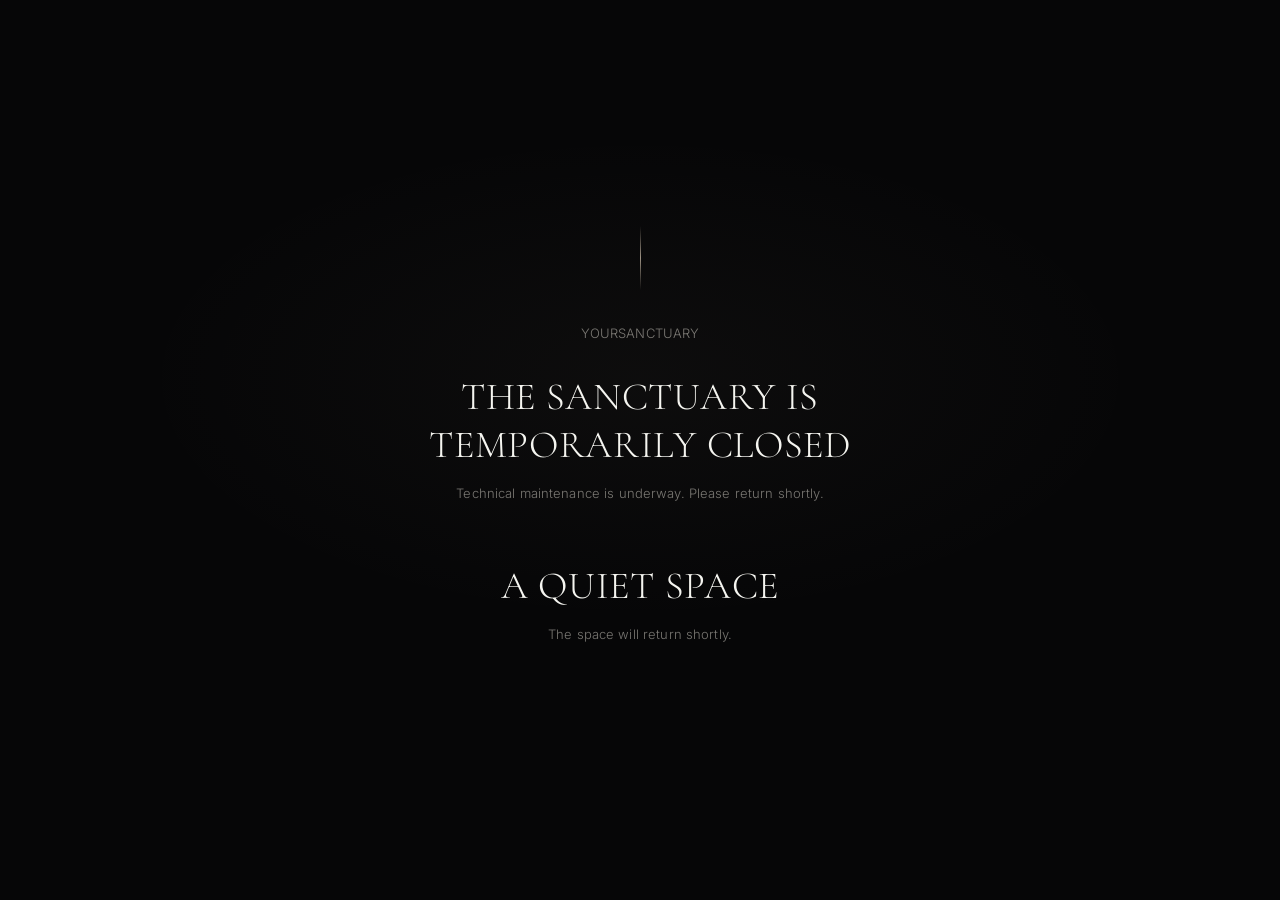
==== commit 78a9f01b: "chore: maintenance window on for v140 strict 4K rebuild" ====
--- a/index.html
+++ b/index.html
@@ -54,7 +54,7 @@
   <link rel="stylesheet" href="style.css?v=139">
 </head>
 <body>
-  <script>window.SANCTUARY_MAINTENANCE = false; if (window.SANCTUARY_MAINTENANCE) document.documentElement.dataset.maintenance = 'true';</script>
+  <script>window.SANCTUARY_MAINTENANCE = true; if (window.SANCTUARY_MAINTENANCE) document.documentElement.dataset.maintenance = 'true';</script>
 <main class="stage" id="stage">
     <section class="slide is-active" data-tag="Shadow">
       <div class="media" aria-hidden="true"></div>
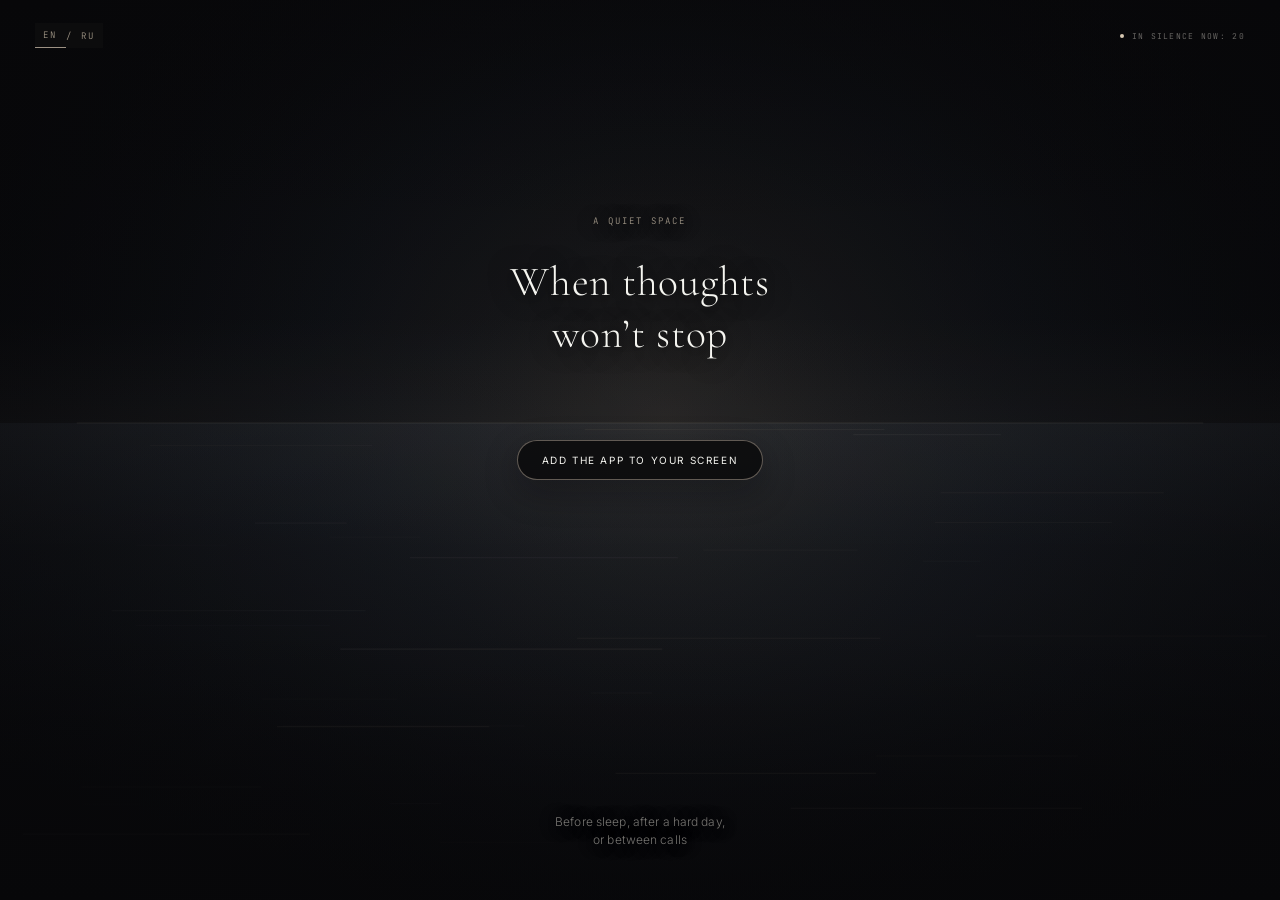
==== commit 7af00ebd: "release: v140 live, ten 4K vertical scenes and 1080p on Wi-Fi" ====
--- a/index.html
+++ b/index.html
@@ -39,22 +39,22 @@
   <meta property="og:description" content="An interactive quiet space to calm overthinking, relieve stress and anxiety before sleep. Ambient nature visuals, soundscapes, no ads or feeds.">
   <meta property="og:type" content="website">
   <meta property="og:url" content="https://yoursanctuary.ru">
-  <meta property="og:image" content="https://yoursanctuary.ru/og-preview.png?v=139">
+  <meta property="og:image" content="https://yoursanctuary.ru/og-preview.png?v=140">
   <meta name="twitter:card" content="summary_large_image">
   <meta name="twitter:title" content="Yoursanctuary — Quiet Space for Sleep & Calm | Тихое пространство перед сном">
   <meta name="twitter:description" content="An interactive quiet space to calm overthinking, relieve stress and anxiety before sleep. Ambient nature visuals, soundscapes, no ads or feeds.">
-  <meta name="twitter:image" content="https://yoursanctuary.ru/og-preview.png?v=139">
+  <meta name="twitter:image" content="https://yoursanctuary.ru/og-preview.png?v=140">
   <script type="application/ld+json">{"@context":"https://schema.org","@type":"WebApplication","name":"Yoursanctuary","url":"https://yoursanctuary.ru","applicationCategory":"HealthApplication","description":"An interactive zero-UI quiet space with ambient visuals and soundscapes to calm overthinking, relieve stress, and slow down before sleep."}</script>
-  <link rel="apple-touch-icon" sizes="180x180" href="/apple-touch-icon.png?v=139">
-  <link rel="icon" type="image/png" sizes="192x192" href="/icon-192.png?v=139">
-  <link rel="icon" href="/favicon.ico?v=139">
+  <link rel="apple-touch-icon" sizes="180x180" href="/apple-touch-icon.png?v=140">
+  <link rel="icon" type="image/png" sizes="192x192" href="/icon-192.png?v=140">
+  <link rel="icon" href="/favicon.ico?v=140">
   <link rel="manifest" href="manifest.json">
   <link rel="preconnect" href="https://s3.twcstorage.ru" crossorigin>
   <link rel="dns-prefetch" href="https://s3.twcstorage.ru">
-  <link rel="stylesheet" href="style.css?v=139">
+  <link rel="stylesheet" href="style.css?v=140">
 </head>
 <body>
-  <script>window.SANCTUARY_MAINTENANCE = true; if (window.SANCTUARY_MAINTENANCE) document.documentElement.dataset.maintenance = 'true';</script>
+  <script>window.SANCTUARY_MAINTENANCE = false; if (window.SANCTUARY_MAINTENANCE) document.documentElement.dataset.maintenance = 'true';</script>
 <main class="stage" id="stage">
     <section class="slide is-active" data-tag="Shadow">
       <div class="media" aria-hidden="true"></div>
@@ -195,9 +195,9 @@
       window.__deferredInstallPrompt = event;
     });
   </script>
-  <script src="videos-data.js?v=139"></script>
-  <script src="./player.js?v=139"></script>
-  <script src="./stories.js?v=139"></script>
-  <script src="app.js?v=139"></script>
+  <script src="videos-data.js?v=140"></script>
+  <script src="./player.js?v=140"></script>
+  <script src="./stories.js?v=140"></script>
+  <script src="app.js?v=140"></script>
 </body>
 </html>
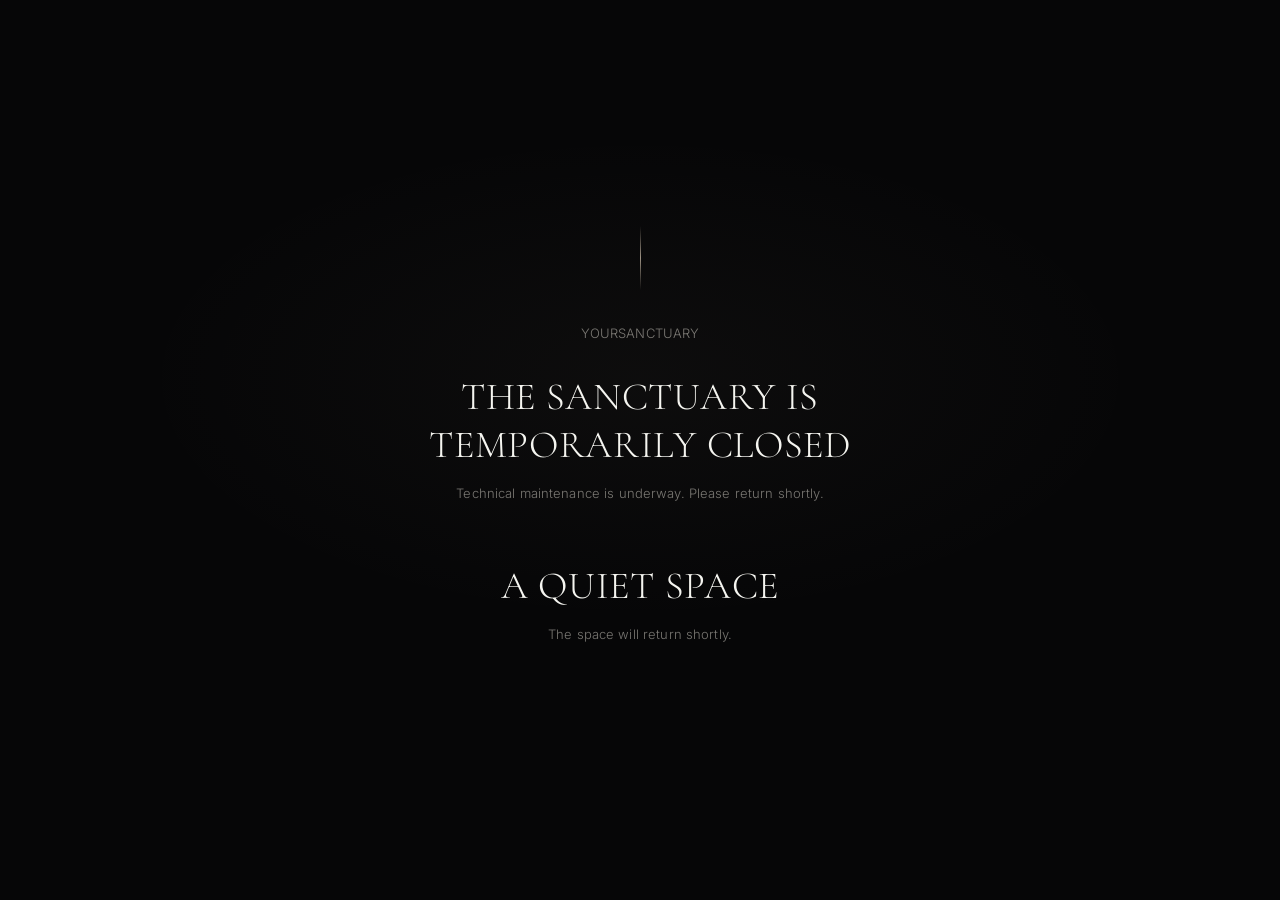
==== commit 56e4eeda: "chore: maintenance window on for v141" ====
--- a/index.html
+++ b/index.html
@@ -39,22 +39,22 @@
   <meta property="og:description" content="An interactive quiet space to calm overthinking, relieve stress and anxiety before sleep. Ambient nature visuals, soundscapes, no ads or feeds.">
   <meta property="og:type" content="website">
   <meta property="og:url" content="https://yoursanctuary.ru">
-  <meta property="og:image" content="https://yoursanctuary.ru/og-preview.png?v=140">
+  <meta property="og:image" content="https://yoursanctuary.ru/og-preview.png?v=141">
   <meta name="twitter:card" content="summary_large_image">
   <meta name="twitter:title" content="Yoursanctuary — Quiet Space for Sleep & Calm | Тихое пространство перед сном">
   <meta name="twitter:description" content="An interactive quiet space to calm overthinking, relieve stress and anxiety before sleep. Ambient nature visuals, soundscapes, no ads or feeds.">
-  <meta name="twitter:image" content="https://yoursanctuary.ru/og-preview.png?v=140">
+  <meta name="twitter:image" content="https://yoursanctuary.ru/og-preview.png?v=141">
   <script type="application/ld+json">{"@context":"https://schema.org","@type":"WebApplication","name":"Yoursanctuary","url":"https://yoursanctuary.ru","applicationCategory":"HealthApplication","description":"An interactive zero-UI quiet space with ambient visuals and soundscapes to calm overthinking, relieve stress, and slow down before sleep."}</script>
-  <link rel="apple-touch-icon" sizes="180x180" href="/apple-touch-icon.png?v=140">
-  <link rel="icon" type="image/png" sizes="192x192" href="/icon-192.png?v=140">
-  <link rel="icon" href="/favicon.ico?v=140">
+  <link rel="apple-touch-icon" sizes="180x180" href="/apple-touch-icon.png?v=141">
+  <link rel="icon" type="image/png" sizes="192x192" href="/icon-192.png?v=141">
+  <link rel="icon" href="/favicon.ico?v=141">
   <link rel="manifest" href="manifest.json">
   <link rel="preconnect" href="https://s3.twcstorage.ru" crossorigin>
   <link rel="dns-prefetch" href="https://s3.twcstorage.ru">
-  <link rel="stylesheet" href="style.css?v=140">
+  <link rel="stylesheet" href="style.css?v=141">
 </head>
 <body>
-  <script>window.SANCTUARY_MAINTENANCE = false; if (window.SANCTUARY_MAINTENANCE) document.documentElement.dataset.maintenance = 'true';</script>
+  <script>window.SANCTUARY_MAINTENANCE = true; if (window.SANCTUARY_MAINTENANCE) document.documentElement.dataset.maintenance = 'true';</script>
 <main class="stage" id="stage">
     <section class="slide is-active" data-tag="Shadow">
       <div class="media" aria-hidden="true"></div>
@@ -82,6 +82,7 @@
     </div>
     <div class="dream-atmosphere" aria-hidden="true"></div>
     <canvas id="story-mist-canvas" class="story-mist-canvas" hidden></canvas>
+    <div id="story-3d-stage" class="story-3d-stage" hidden></div>
     <div class="session-progress" aria-hidden="true">
       <span class="session-progress-fill" id="session-progress-fill"></span>
     </div>
@@ -195,9 +196,10 @@
       window.__deferredInstallPrompt = event;
     });
   </script>
-  <script src="videos-data.js?v=140"></script>
-  <script src="./player.js?v=140"></script>
-  <script src="./stories.js?v=140"></script>
-  <script src="app.js?v=140"></script>
+  <script src="videos-data.js?v=141"></script>
+  <script src="./player.js?v=141"></script>
+  <script src="./assets/three.min.js?v=141"></script>
+  <script src="./stories.js?v=141"></script>
+  <script src="app.js?v=141"></script>
 </body>
 </html>
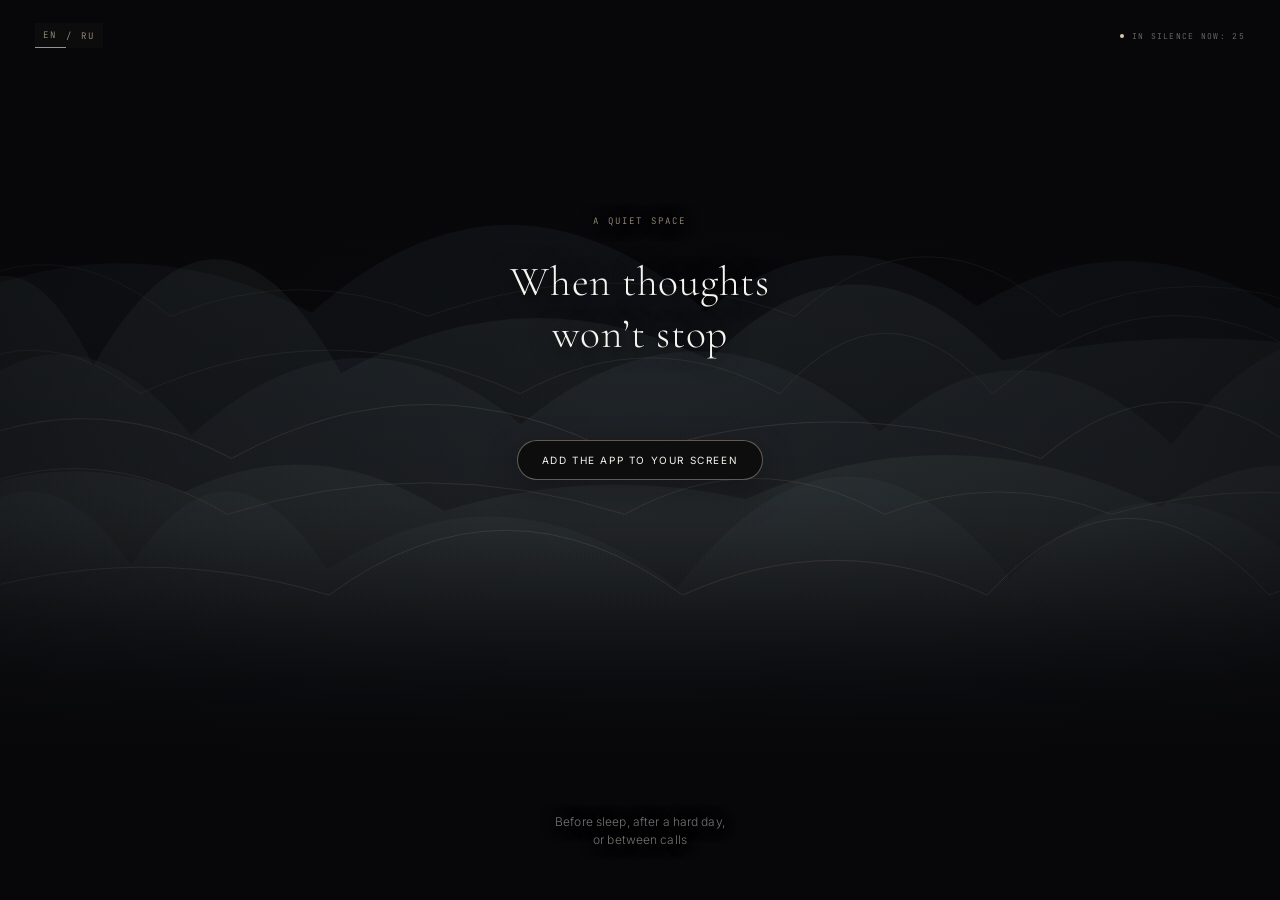
==== commit dc7e2e33: "release: v141 live, Dali threshold over the bay, studio 3D assets and GPU relay" ====
--- a/index.html
+++ b/index.html
@@ -54,7 +54,7 @@
   <link rel="stylesheet" href="style.css?v=141">
 </head>
 <body>
-  <script>window.SANCTUARY_MAINTENANCE = true; if (window.SANCTUARY_MAINTENANCE) document.documentElement.dataset.maintenance = 'true';</script>
+  <script>window.SANCTUARY_MAINTENANCE = false; if (window.SANCTUARY_MAINTENANCE) document.documentElement.dataset.maintenance = 'true';</script>
 <main class="stage" id="stage">
     <section class="slide is-active" data-tag="Shadow">
       <div class="media" aria-hidden="true"></div>
--- a/style.css
+++ b/style.css
@@ -192,3 +192,69 @@
   }
 }
 
+/* ==========================================================================
+   v141 — the Dali threshold (second Three.js scene, seventh frame)
+   The bay owns the whole frame while Three.js renders: no caption, no heart,
+   no lower HUD (the .stage.is-story-active rules above already clear them).
+   The container itself is the GPU surface; the canvas fills it edge to edge
+   and the vignette only shapes the cinematic edge of the water.
+   ========================================================================== */
+
+.story-3d-stage {
+  position: absolute;
+  inset: 0;
+  z-index: 6;
+  display: block;
+  overflow: hidden;
+  background: #1b3e64;
+  opacity: 0;
+  pointer-events: none;
+  touch-action: none;
+  -webkit-user-select: none;
+  user-select: none;
+  -webkit-tap-highlight-color: transparent;
+  transition: opacity 260ms ease;
+}
+
+.story-3d-stage[hidden] {
+  display: none;
+}
+
+.story-3d-stage.is-active {
+  opacity: 1;
+  pointer-events: auto;
+}
+
+.story-3d-stage.is-clearing {
+  opacity: 0 !important;
+  pointer-events: none;
+  transition: opacity 850ms ease;
+}
+
+.story-3d-stage canvas {
+  position: absolute;
+  inset: 0;
+  z-index: 1;
+  display: block;
+  width: 100%;
+  height: 100%;
+}
+
+.story-3d-stage::after {
+  content: "";
+  position: absolute;
+  inset: 0;
+  z-index: 2;
+  pointer-events: none;
+  background:
+    radial-gradient(ellipse 82% 66% at 50% 47%, rgba(9, 17, 24, 0) 52%, rgba(9, 17, 24, 0.42) 100%),
+    linear-gradient(180deg, rgba(9, 17, 24, 0.12) 0%, rgba(9, 17, 24, 0) 22%, rgba(9, 17, 24, 0) 70%, rgba(9, 17, 24, 0.24) 100%);
+}
+
+@media (prefers-reduced-motion: reduce) {
+  .story-3d-stage,
+  .story-3d-stage.is-clearing {
+    transition: none;
+  }
+}
+
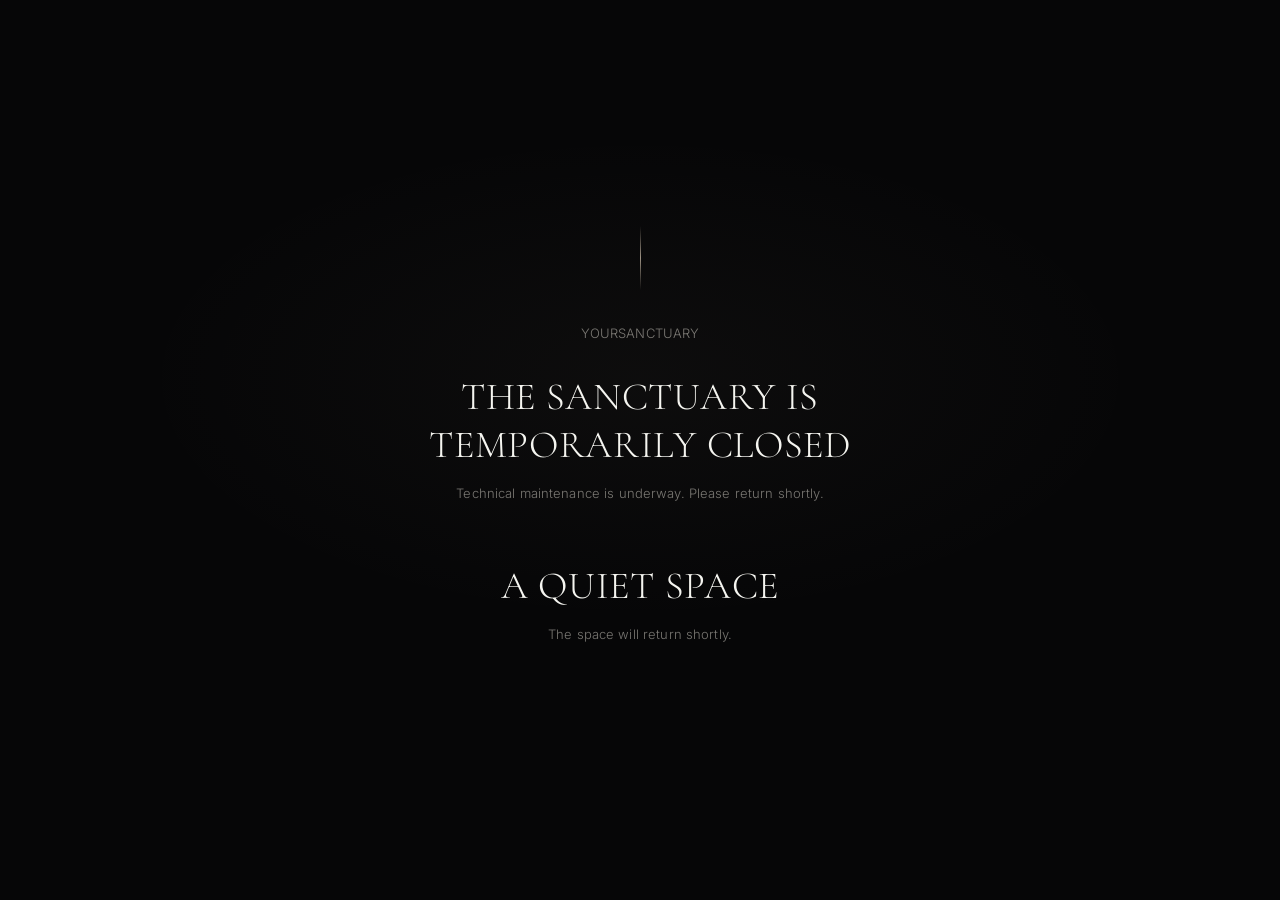
==== commit 0de0b7d6: "chore: maintenance window on for v142" ====
--- a/index.html
+++ b/index.html
@@ -54,7 +54,7 @@
   <link rel="stylesheet" href="style.css?v=141">
 </head>
 <body>
-  <script>window.SANCTUARY_MAINTENANCE = false; if (window.SANCTUARY_MAINTENANCE) document.documentElement.dataset.maintenance = 'true';</script>
+  <script>window.SANCTUARY_MAINTENANCE = true; if (window.SANCTUARY_MAINTENANCE) document.documentElement.dataset.maintenance = 'true';</script>
 <main class="stage" id="stage">
     <section class="slide is-active" data-tag="Shadow">
       <div class="media" aria-hidden="true"></div>
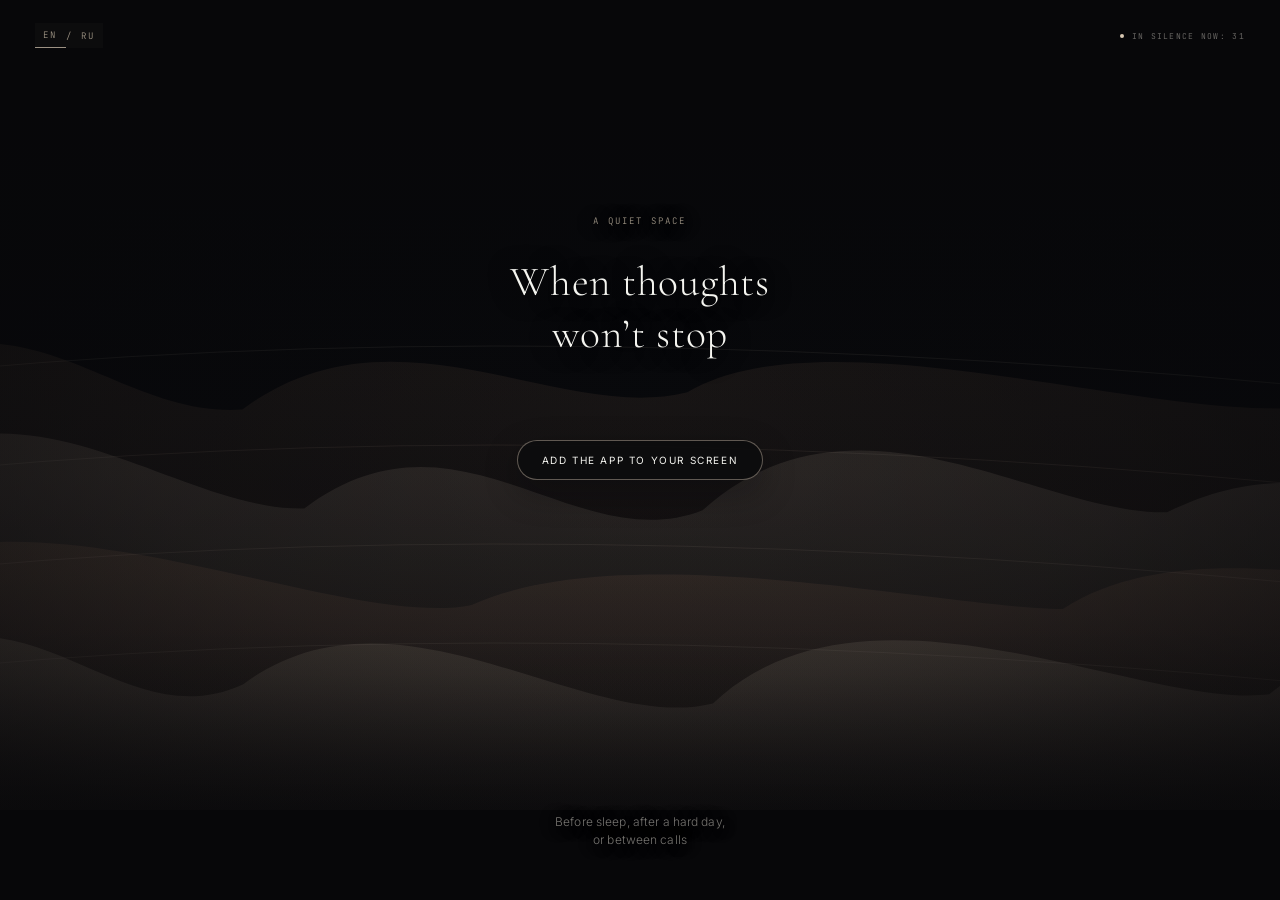
==== commit 0652bbf3: "release: v142 photoreal HDRI bay, mirror water and limestone portal" ====
--- a/index.html
+++ b/index.html
@@ -39,22 +39,22 @@
   <meta property="og:description" content="An interactive quiet space to calm overthinking, relieve stress and anxiety before sleep. Ambient nature visuals, soundscapes, no ads or feeds.">
   <meta property="og:type" content="website">
   <meta property="og:url" content="https://yoursanctuary.ru">
-  <meta property="og:image" content="https://yoursanctuary.ru/og-preview.png?v=141">
+  <meta property="og:image" content="https://yoursanctuary.ru/og-preview.png?v=142">
   <meta name="twitter:card" content="summary_large_image">
   <meta name="twitter:title" content="Yoursanctuary — Quiet Space for Sleep & Calm | Тихое пространство перед сном">
   <meta name="twitter:description" content="An interactive quiet space to calm overthinking, relieve stress and anxiety before sleep. Ambient nature visuals, soundscapes, no ads or feeds.">
-  <meta name="twitter:image" content="https://yoursanctuary.ru/og-preview.png?v=141">
+  <meta name="twitter:image" content="https://yoursanctuary.ru/og-preview.png?v=142">
   <script type="application/ld+json">{"@context":"https://schema.org","@type":"WebApplication","name":"Yoursanctuary","url":"https://yoursanctuary.ru","applicationCategory":"HealthApplication","description":"An interactive zero-UI quiet space with ambient visuals and soundscapes to calm overthinking, relieve stress, and slow down before sleep."}</script>
-  <link rel="apple-touch-icon" sizes="180x180" href="/apple-touch-icon.png?v=141">
-  <link rel="icon" type="image/png" sizes="192x192" href="/icon-192.png?v=141">
-  <link rel="icon" href="/favicon.ico?v=141">
+  <link rel="apple-touch-icon" sizes="180x180" href="/apple-touch-icon.png?v=142">
+  <link rel="icon" type="image/png" sizes="192x192" href="/icon-192.png?v=142">
+  <link rel="icon" href="/favicon.ico?v=142">
   <link rel="manifest" href="manifest.json">
   <link rel="preconnect" href="https://s3.twcstorage.ru" crossorigin>
   <link rel="dns-prefetch" href="https://s3.twcstorage.ru">
-  <link rel="stylesheet" href="style.css?v=141">
+  <link rel="stylesheet" href="style.css?v=142">
 </head>
 <body>
-  <script>window.SANCTUARY_MAINTENANCE = true; if (window.SANCTUARY_MAINTENANCE) document.documentElement.dataset.maintenance = 'true';</script>
+  <script>window.SANCTUARY_MAINTENANCE = false; if (window.SANCTUARY_MAINTENANCE) document.documentElement.dataset.maintenance = 'true';</script>
 <main class="stage" id="stage">
     <section class="slide is-active" data-tag="Shadow">
       <div class="media" aria-hidden="true"></div>
@@ -196,10 +196,10 @@
       window.__deferredInstallPrompt = event;
     });
   </script>
-  <script src="videos-data.js?v=141"></script>
-  <script src="./player.js?v=141"></script>
-  <script src="./assets/three.min.js?v=141"></script>
-  <script src="./stories.js?v=141"></script>
-  <script src="app.js?v=141"></script>
+  <script src="videos-data.js?v=142"></script>
+  <script src="./player.js?v=142"></script>
+  <script src="./assets/three.min.js?v=142"></script>
+  <script src="./stories.js?v=142"></script>
+  <script src="app.js?v=142"></script>
 </body>
 </html>
